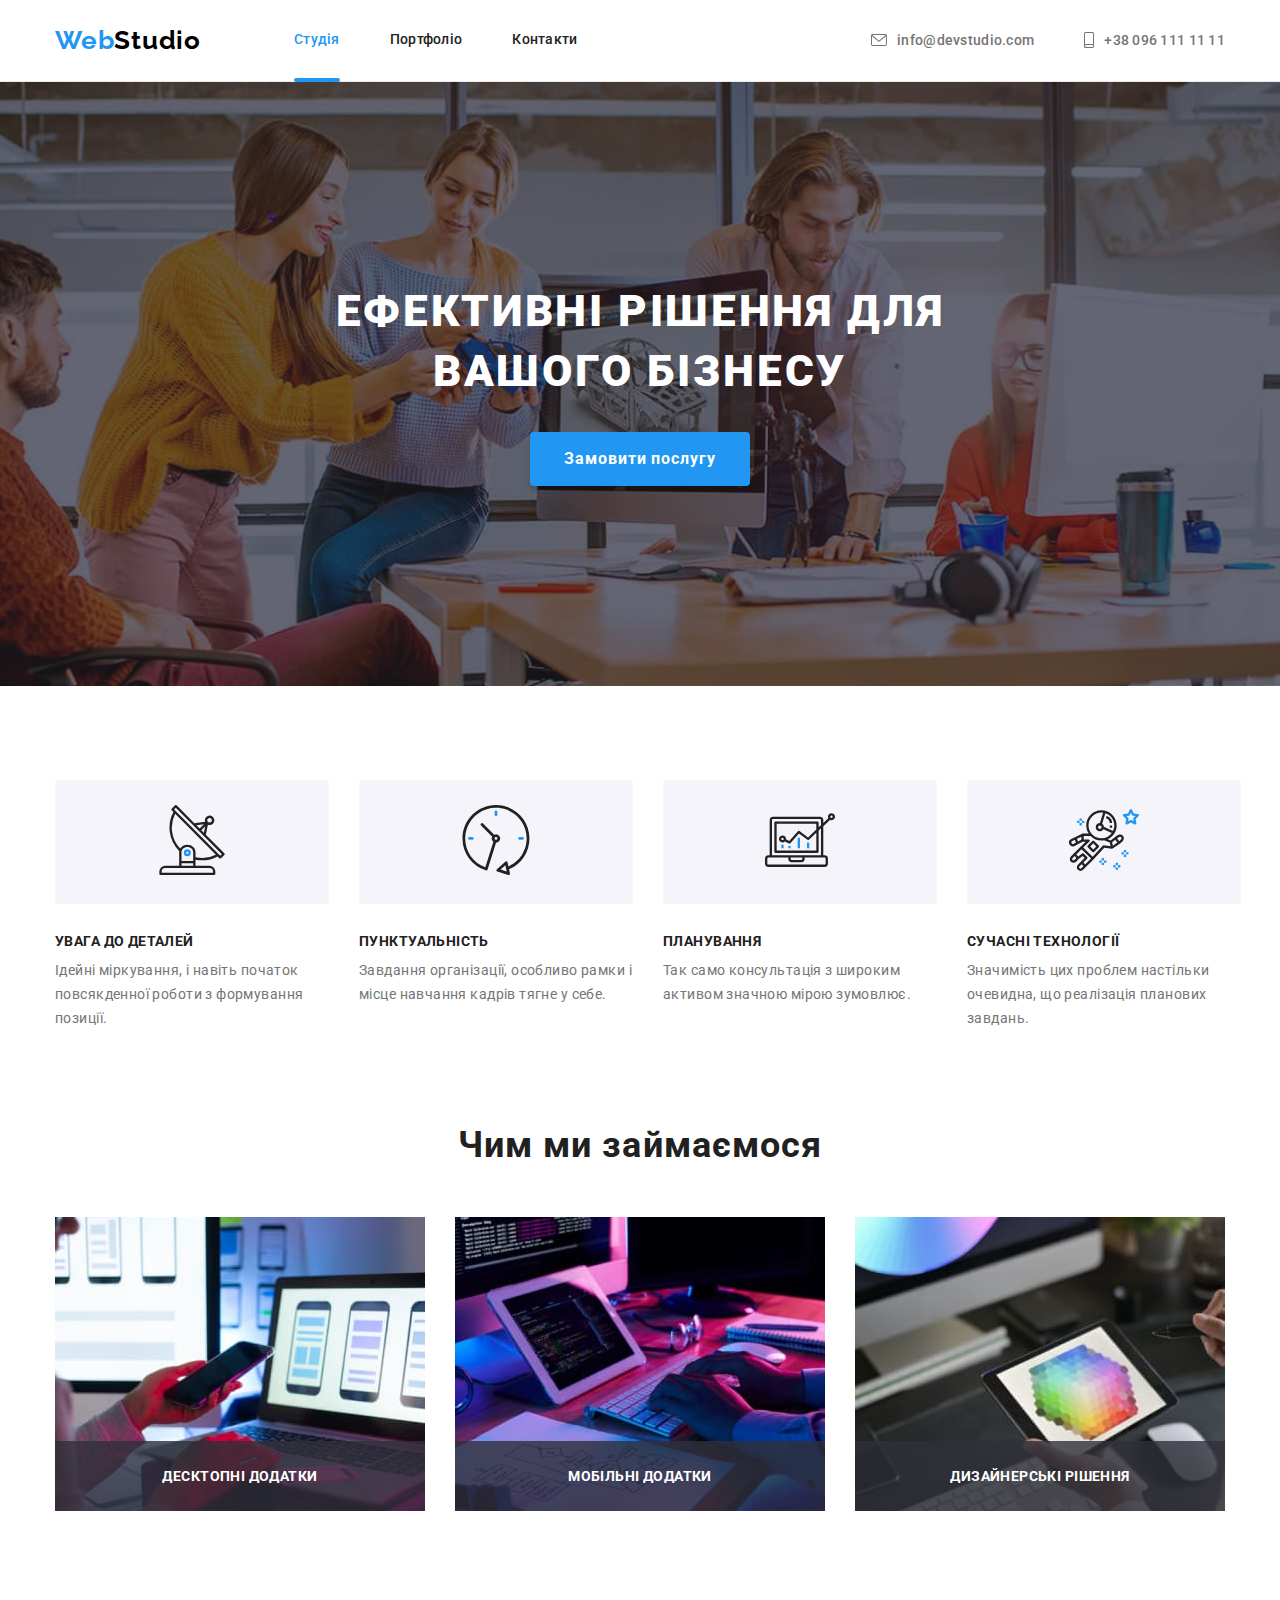
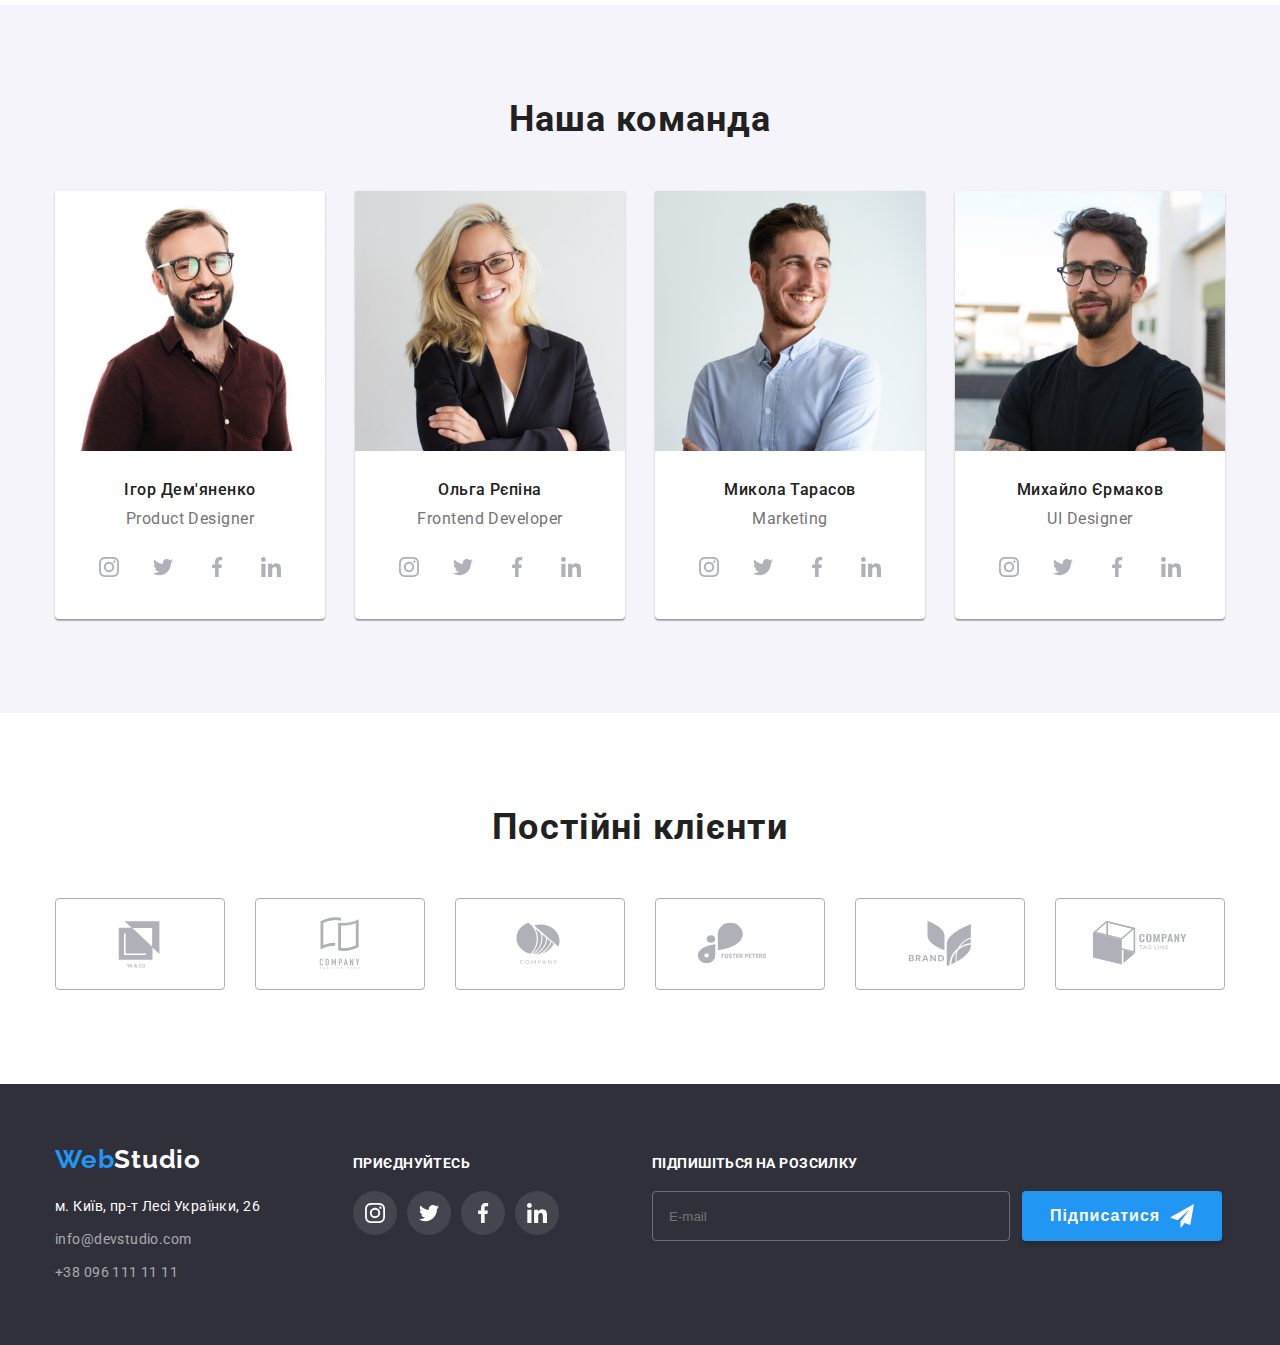
==== index.html @ e5f8ce8e "hw-07" ====
<!DOCTYPE html>
<html lang="uk">
	<head>
		<meta charset="UTF-8" />
		<meta http-equiv="X-UA-Compatible" content="IE=edge" />
		<meta name="viewport" content="width=device-width, initial-scale=1.0" />
		<link rel="preconnect" href="https://fonts.googleapis.com" />
		<link rel="preconnect" href="https://fonts.gstatic.com" crossorigin />
		<link
			href="https://fonts.googleapis.com/css2?family=Raleway:wght@700&family=Roboto:wght@400;500;700;900&display=swap"
			rel="stylesheet"
		/>
		<link
			rel="stylesheet"
			href="https://cdnjs.cloudflare.com/ajax/libs/modern-normalize/1.1.0/modern-normalize.min.css"
			integrity="sha512-wpPYUAdjBVSE4KJnH1VR1HeZfpl1ub8YT/NKx4PuQ5NmX2tKuGu6U/JRp5y+Y8XG2tV+wKQpNHVUX03MfMFn9Q=="
			crossorigin="anonymous"
			referrerpolicy="no-referrer"
		/>
		<link rel="stylesheet" href="./css/main.min.css" />
		<title>WebStudio</title>
	</head>
	<body>
		<main>
			<header class="header">
				<div class="container header__container">
					<nav class="header__navigation">
						<a href="./index.html" class="logo link header__item"
							>Web<span class="logo__item">Studio</span></a
						>
						<ul class="header__list list">
							<li class="header__item">
								<a
									href="./index.html"
									class="header__link link header__link--current"
									>Студія</a
								>
							</li>
							<li class="header__item">
								<a href="./portfolio.html" class="header__link link"
									>Портфоліо</a
								>
							</li>
							<li class="header__item">
								<a href="#" class="header__link link">Контакти</a>
							</li>
						</ul>
					</nav>
					<ul class="header__contacts list">
						<li class="header__item">
							<a
								href="mailto:info@devstudio.com"
								class="contact-mail contact-mail--header link"
							>
								<svg class="mail__icon" width="16px" height="12px">
									<use href="./images/icons.svg#icon-envelope"></use>
								</svg>
								info@devstudio.com</a
							>
						</li>
						<li class="header__item">
							<a
								href="tel:+380961111111"
								class="contact-tel contact-tel--header link"
							>
								<svg class="tel__icon" width="10px" height="16px">
									<use href="./images/icons.svg#icon-smartphone"></use>
								</svg>
								+38 096 111 11 11</a
							>
						</li>
					</ul>
				</div>
			</header>
			<section class="hero section">
				<div class="container hero__container">
					<h1 class="hero__title">Ефективні рішення для вашого бізнесу</h1>
					<button type="button" class="hero__btn" data-modal-open>
						Замовити послугу
					</button>
				</div>
			</section>
			<section class="advances section">
				<div class="container advances__container">
					<h2 class="visually-hidden">Наші переваги</h2>
					<ul class="advances__list list">
						<li class="advances__item">
							<div class="advances__icon-bg">
								<svg class="advances-icon" width="70px" height="70px">
									<use href="./images/icons.svg#icon-antenna-1"></use>
								</svg>
							</div>
							<h3 class="advances__title">УВАГА ДО ДЕТАЛЕЙ</h3>
							<p class="advances__paragraph">
								Ідейні міркування, і навіть початок повсякденної роботи з
								формування позиції.
							</p>
						</li>
						<li class="advances__item">
							<div class="advances__icon-bg">
								<svg class="advances__icon" width="70px" height="70px">
									<use href="./images/icons.svg#icon-clock-1"></use>
								</svg>
							</div>
							<h3 class="advances__title">ПУНКТУАЛЬНІСТЬ</h3>
							<p class="advances__paragraph">
								Завдання організації, особливо рамки і місце навчання кадрів
								тягне у себе.
							</p>
						</li>
						<li class="advances__item">
							<div class="advances__icon-bg">
								<svg class="advances__icon" width="70px" height="70px">
									<use href="./images/icons.svg#icon-diagram-1"></use>
								</svg>
							</div>
							<h3 class="advances__title">ПЛАНУВАННЯ</h3>
							<p class="advances__paragraph">
								Так само консультація з широким активом значною мірою зумовлює.
							</p>
						</li>
						<li class="advances__item">
							<div class="advances__icon-bg">
								<svg class="advances__icon" width="70px" height="70px">
									<use href="./images/icons.svg#icon-astronaut-1"></use>
								</svg>
							</div>
							<h3 class="advances__title">СУЧАСНІ ТЕХНОЛОГІЇ</h3>
							<p class="advances__paragraph">
								Значимість цих проблем настільки очевидна, що реалізація
								планових завдань.
							</p>
						</li>
					</ul>
				</div>
			</section>
			<section class="specification section">
				<div class="container specification__container">
					<h2 class="title">Чим ми займаємося</h2>

					<ul class="specification__list list">
						<li class="specification__item">
							<div class="specification__thumb">
								<p class="thumb-text">Десктопні додатки</p>
							</div>
							<img
								src="./images/img2.jpg"
								alt="Людина працює з ноутбуком"
								width="370"
							/>
						</li>
						<li class="specification__item">
							<div class="specification__thumb">
								<p class="thumb-text">Мобільні додатки</p>
							</div>
							<img
								src="./images/img1.jpg"
								alt="Людина друкує на клавіатурі"
								width="370"
							/>
						</li>
						<li class="specification__item">
							<div class="specification__thumb">
								<p class="thumb__text">Дизайнерські рішення</p>
							</div>
							<img
								src="./images/img3.jpg"
								alt="Людина підбирає колір"
								width="370"
							/>
						</li>
					</ul>
				</div>
			</section>
			<section class="team section">
				<div class="container container__team">
					<h2 class="title">Наша команда</h2>
					<ul class="team__list list">
						<li class="team__item">
							<img
								src="./images/img4.jpg"
								alt="Усміхнений хлопець в окулярах"
								width="270"
								class="team-avatar"
							/>
							<div class="team__content">
								<h3 class="team__member">Ігор Дем'яненко</h3>
								<p class="team__text">Product Designer</p>
								<ul class="team__soc soc list">
									<li class="soc__item">
										<a href="#" class="soc__link link">
											<svg class="soc__icon" width="20" height="20">
												<use href="./images/icons.svg#icon-instagram"></use>
											</svg>
										</a>
									</li>
									<li class="soc__item">
										<a href="#" class="soc__link link">
											<svg class="soc__icon" width="20" height="20">
												<use href="./images/icons.svg#icon-twitter"></use>
											</svg>
										</a>
									</li>
									<li class="soc__item">
										<a href="#" class="soc__link link">
											<svg class="soc__icon" width="20" height="20">
												<use href="./images/icons.svg#icon-facebook"></use>
											</svg>
										</a>
									</li>
									<li class="soc__item">
										<a href="#" class="soc__link link">
											<svg class="soc__icon" width="20" height="20">
												<use href="./images/icons.svg#icon-linkedin"></use>
											</svg>
										</a>
									</li>
								</ul>
							</div>
						</li>
						<li class="team__item">
							<img
								src="./images/img5.jpg"
								alt="Усміхнена дівчина в окулярах"
								width="270"
								class="team-avatar"
							/>
							<div class="team__content">
								<h3 class="team__member">Ольга Рєпіна</h3>
								<p class="team__text">Frontend Developer</p>
								<ul class="team__soc soc list">
									<li class="soc__item">
										<a href="#" class="soc__link link">
											<svg class="soc__icon" width="20" height="20">
												<use href="./images/icons.svg#icon-instagram"></use>
											</svg>
										</a>
									</li>
									<li class="soc__item">
										<a href="#" class="soc__link link">
											<svg class="soc__icon" width="20" height="20">
												<use href="./images/icons.svg#icon-twitter"></use>
											</svg>
										</a>
									</li>
									<li class="soc__item">
										<a href="#" class="soc__link link">
											<svg class="soc__icon" width="20" height="20">
												<use href="./images/icons.svg#icon-facebook"></use>
											</svg>
										</a>
									</li>
									<li class="soc__item">
										<a href="#" class="soc__link link">
											<svg class="soc__icon" width="20" height="20">
												<use href="./images/icons.svg#icon-linkedin"></use>
											</svg>
										</a>
									</li>
								</ul>
							</div>
						</li>
						<li class="team__item">
							<img
								src="./images/img6.jpg"
								alt="Усміхнений хлопець без окулярів"
								width="270"
								class="team-avatar"
							/>
							<div class="team__content">
								<h3 class="team__member">Микола Тарасов</h3>
								<p class="team__text">Marketing</p>
								<ul class="team__soc soc list">
									<li class="soc__item">
										<a href="#" class="soc__link link">
											<svg class="soc__icon" width="20" height="20">
												<use href="./images/icons.svg#icon-instagram"></use>
											</svg>
										</a>
									</li>
									<li class="soc__item">
										<a href="#" class="soc__link link">
											<svg class="soc__icon" width="20" height="20">
												<use href="./images/icons.svg#icon-twitter"></use>
											</svg>
										</a>
									</li>
									<li class="soc__item">
										<a href="#" class="soc__link link">
											<svg class="soc__icon" width="20" height="20">
												<use href="./images/icons.svg#icon-facebook"></use>
											</svg>
										</a>
									</li>
									<li class="soc__item">
										<a href="#" class="soc__link link">
											<svg class="soc__icon" width="20" height="20">
												<use href="./images/icons.svg#icon-linkedin"></use>
											</svg>
										</a>
									</li>
								</ul>
							</div>
						</li>
						<li class="team__item">
							<img
								src="./images/img7.jpg"
								alt="Знов усміхнений хлопець в окулярах"
								width="270"
								class="team-avatar"
							/>
							<div class="team__content">
								<h3 class="team__member">Михайло Єрмаков</h3>
								<p class="team__text">UI Designer</p>
								<ul class="team__soc soc list">
									<li class="soc__item">
										<a href="#" class="soc__link link">
											<svg class="soc__icon" width="20" height="20">
												<use href="./images/icons.svg#icon-instagram"></use>
											</svg>
										</a>
									</li>
									<li class="soc__item">
										<a href="#" class="soc__link link">
											<svg class="soc__icon" width="20" height="20">
												<use href="./images/icons.svg#icon-twitter"></use>
											</svg>
										</a>
									</li>
									<li class="soc__item">
										<a href="#" class="soc__link link">
											<svg class="soc__icon" width="20" height="20">
												<use href="./images/icons.svg#icon-facebook"></use>
											</svg>
										</a>
									</li>
									<li class="soc__item">
										<a href="#" class="soc__link link">
											<svg class="soc__icon" width="20" height="20">
												<use href="./images/icons.svg#icon-linkedin"></use>
											</svg>
										</a>
									</li>
								</ul>
							</div>
						</li>
					</ul>
				</div>
			</section>
			<section class="clients section">
				<div class="container clients__container">
					<h2 class="title">Постійні клієнти</h2>
					<ul class="clients__list">
						<li class="clients__item">
							<a href="#" class="clients__link link"
								><svg class="clients__icon" width="106px" height="60px">
									<use href="./images/icons.svg#icon-Logo0"></use>
								</svg>
							</a>
						</li>
						<li class="clients__item">
							<a href="#" class="clients__link link"
								><svg class="clients__icon" width="106px" height="60px">
									<use href="./images/icons.svg#icon-Logo1"></use>
								</svg>
							</a>
						</li>
						<li class="clients__item">
							<a href="#" class="clients__link link">
								<svg class="clients__icon" width="106px" height="60px">
									<use href="./images/icons.svg#icon-Logo2"></use>
								</svg>
							</a>
						</li>
						<li class="clients__item">
							<a href="#" class="clients__link link">
								<svg class="clients__icon" width="106px" height="60px">
									<use href="./images/icons.svg#icon-Logo3"></use>
								</svg>
							</a>
						</li>
						<li class="clients__item">
							<a href="#" class="clients__link link"
								><svg class="clients__icon" width="106px" height="60px">
									<use href="./images/icons.svg#icon-Logo4"></use>
								</svg>
							</a>
						</li>
						<li class="clients__item">
							<a href="#" class="clients__link link">
								<svg class="clients__icon" width="106px" height="60px">
									<use href="./images/icons.svg#icon-Logo5"></use>
								</svg>
							</a>
						</li>
					</ul>
				</div>
			</section>
			<footer class="footer">
				<div class="container footer__container">
					<div class="address__content">
						<a href="./index.html" class="logo link"
							>Web<span class="logo__item--inverse">Studio</span></a
						>
						<address class="address">
							<ul class="footer__list list">
								<li class="footer__item">
									<a
										href="https://goo.gl/maps/CPtrU1FHBa2aNyZL9"
										target="_blank"
										rel="noopener noreferrer nofollow"
										class="footer__address link"
										>м. Київ, пр-т Лесі Українки, 26</a
									>
								</li>
								<li class="footer__item">
									<a
										href="mailto:info@devstudio.com"
										class="contact-mail contact-mail--footer link"
										>info@devstudio.com</a
									>
								</li>
								<li class="footer__item">
									<a
										href="tel:+380961111111"
										class="contact-tel contact-tel--footer link"
										>+38 096 111 11 11</a
									>
								</li>
							</ul>
						</address>
					</div>
					<div class="footer__soc-block">
						<h3 class="soc__title">Приєднуйтесь</h3>
						<ul class="footer__soc soc list">
							<li class="soc__item">
								<a href="" class="soc__link link">
									<svg class="soc__icon" width="20px" height="20px">
										<use href="./images/icons.svg#icon-instagram"></use>
									</svg>
								</a>
							</li>
							<li class="soc__item">
								<a href="" class="soc__link link">
									<svg class="soc__icon" width="20px" height="20px">
										<use href="./images/icons.svg#icon-twitter"></use>
									</svg>
								</a>
							</li>
							<li class="soc__item">
								<a href="" class="soc__link link">
									<svg class="soc__icon" width="20px" height="20px">
										<use href="./images/icons.svg#icon-facebook"></use>
									</svg>
								</a>
							</li>
							<li class="soc__item">
								<a href="" class="soc__link link">
									<svg class="soc__icon" width="20px" height="20px">
										<use href="./images/icons.svg#icon-linkedin"></use>
									</svg>
								</a>
							</li>
						</ul>
					</div>
					<div class="footer__forms">
						<h3 class="forms__title">Підпишіться на розсилку</h3>
						<form action="#" class="footer__form">
							<input
								name="mail"
								type="email"
								placeholder="E-mail"
								class="form__email-input"
							/>
							<button type="button" class="form__subscribe-btn">
								Підписатися
								<svg class="subscribe-btn__icon-send">
									<use href="./images/icons.svg#icon-send"></use>
								</svg>
							</button>
						</form>
					</div>
				</div>
			</footer>
			<div class="backdrop is-hidden" data-modal>
				<div class="modal">
					<button class="modal__close-btn" data-modal-close>
						<svg class="close-btn__close-icon">
							<use href="./images/icons.svg#icon-close"></use>
						</svg>
					</button>
					<h3 class="modal__title">Залиште свої дані, ми вам передзвонимо</h3>
					<form action="#" class="modal__forms">
						<div class="form__field">
							<label for="modal-name" class="form__label"> Ім'я </label>
							<input
								name="name"
								type="text"
								class="modal__form"
								id="modal-name"
							/>
							<svg class="form__icon">
								<use href="./images/icons.svg#icon-person"></use>
							</svg>
						</div>
						<div class="form__field">
							<label for="modal-tel" class="form__label"> Телефон </label>
							<input name="tel" type="tel" class="modal__form" id="modal-tel" />
							<svg class="form__icon">
								<use href="./images/icons.svg#icon-phone"></use>
							</svg>
						</div>
						<div class="form__field">
							<label for="modal-mail" class="form__label"> Пошта </label>
							<input
								name="email"
								type="email"
								class="modal__form"
								id="modal-mail"
							/>
							<svg class="form__icon">
								<use href="./images/icons.svg#icon-email"></use>
							</svg>
						</div>
						<div class="form__field-comment">
							<label for="modal-comment" class="form__label"> Коментар </label>
							<textarea
								name="comment"
								id="modal-comment"
								cols="30"
								rows="10"
								placeholder="Введіть текст"
								class="modal__comment modal__form"
							></textarea>
						</div>
						<div class="form__field-checkbox">
							<label class="checkbox__label">
								<input
									name="license-checkbox"
									type="checkbox"
									id="modal-checkbox"
									class="modal__checkbox"
								/>
								<span class="custom-checkbox"></span>
								Погоджуюся з розсилкою та приймаю&nbsp;
								<a href="#" class="license-link">Умови договору</a>
							</label>
						</div>
						<button type="submit" class="modal__submit-btn">Відправити</button>
					</form>
				</div>
			</div>
		</main>
		<script src="./scripts/modal.js"></script>
	</body>
</html>
---- css/main.min.css ----
:root{--primary-text-color: #757575;--secondary-text-color: #212121;--white-color: #ffffff;--black-color: #000000;--background-team-color: #f5f4fa;--background-hero-footer: #2f303a;--accent-color: #2196f3;--button-active-color: #188ce8;--footer-mail-tel-color: rgba(255, 255, 255, 0.6);--count-cards: 3}.visually-hidden{position:absolute;white-space:nowrap;width:1px;height:1px;overflow:hidden;border:0;padding:0;clip:rect(0 0 0 0);-webkit-clip-path:inset(50%);clip-path:inset(50%);margin:-1px}p,h1,h2,h3,h4,h5{margin:0}ul,ol{margin:0;padding-left:0}button{cursor:pointer}body{font-family:"Roboto",sans-serif;color:var(--secondary-text-color);background-color:var(--white-color)}img{display:block;max-width:100%;height:auto}*{margin:0;padding:0;list-style:none;box-sizing:border-box}.list{list-style:none}.link{text-decoration:none;transition:color 250ms cubic-bezier(0.4, 0, 0.2, 1)}.link:hover,.link:focus{color:var(--accent-color)}.section{padding:94px 0px}.container{width:1200px;margin-left:auto;margin-right:auto;padding:0px 15px}.logo{font-family:"Raleway",sans-serif;font-style:normal;font-weight:700;font-size:26px;line-height:1.19;letter-spacing:.03em;color:var(--accent-color);padding:25px 0px}.logo__item{color:var(--black-color)}.logo__item--inverse{color:var(--white-color)}.title{font-weight:700;font-size:36px;line-height:1.16;text-align:center;letter-spacing:.03em;color:var(--secondary-text-color);margin-bottom:50px}.contact-mail,.contact-tel{font-weight:400}.contact-mail:hover,.contact-mail:focus,.contact-tel:hover,.contact-tel:focus{color:var(--accent-color)}.contact-mail--header,.contact-tel--header{font-weight:500;font-size:14px;line-height:16px;letter-spacing:.02em;color:var(--primary-text-color);padding:32px 0px;display:flex;align-items:center}.contact-mail--header .mail__icon,.contact-tel--header .mail__icon{fill:currentColor;margin-right:10px}.contact-mail--header .tel__icon,.contact-tel--header .tel__icon{fill:currentColor;margin-right:10px}.contact-mail--footer,.contact-tel--footer{font-weight:400;font-size:14px;line-height:1.71;letter-spacing:.03em;color:var(--footer-mail-tel-color)}.soc{display:flex;justify-content:center;gap:10px}.soc .soc__item{width:44px;height:44px}.soc .soc__link{width:100%;height:100%;border-radius:50%;display:flex;align-items:center;justify-content:center}.soc .soc__link:hover,.soc .soc__link:focus{background-color:var(--accent-color)}.team__soc{display:flex;justify-content:center;gap:10px}.team__soc .soc__link{transition:background-color 250ms cubic-bezier(0.4, 0, 0.2, 1)}.team__soc .soc__link:hover .soc__icon,.team__soc .soc__link:focus .soc__icon{fill:#fff}.team__soc .soc__icon{fill:#afb1b8;transition:fill 250ms cubic-bezier(0.4, 0, 0.2, 1)}.soc__title{font-weight:700;font-size:14px;line-height:16px;letter-spacing:.03em;text-transform:uppercase;color:#fff;margin-bottom:20px}.footer__soc .soc__list{display:flex;justify-content:center;gap:10px}.footer__soc .soc__link{background-color:rgba(255,255,255,.1);transition:background-color 250ms cubic-bezier(0.4, 0, 0.2, 1)}.footer__soc .soc__icon{fill:#fff}.header{background-color:var(--white-color);border-bottom:1px solid #ececec}.header__container{display:flex;justify-content:space-between}.header__navigation{display:flex;align-items:center}.header__list{display:flex;gap:50px;align-items:center;margin-left:93px}.header__item{display:flex}.header__contacts{display:flex;gap:50px;align-items:center}.header__link{font-weight:500;font-size:14px;line-height:1.14;letter-spacing:.02em;color:var(--secondary-text-color);padding:32px 0px}.header__link--current{position:relative;color:var(--accent-color)}.header__link--current::after{position:absolute;display:block;content:"";width:100%;height:4px;bottom:-2px;background-color:var(--accent-color);border-radius:2px}.hero{background-color:#c4c4c4;color:var(--white-color);background-image:linear-gradient(rgba(47, 48, 58, 0.4), rgba(47, 48, 58, 0.4)),url(../images/background.jpg);background-repeat:no-repeat;background-position:center;background-size:cover;font-weight:900;font-size:44px;line-height:1.36;text-align:center;letter-spacing:.06em;text-transform:uppercase;padding:200px 0px;max-width:1600px;margin-left:auto;margin-right:auto}.hero__container{width:696px;margin-right:auto;margin-left:auto}.hero__title{font-weight:900;font-size:44px;line-height:1.36;text-align:center;letter-spacing:.06em;text-transform:uppercase;color:var(--white-color);text-align:center}.hero__btn{background-color:var(--accent-color);box-shadow:0px 4px 4px rgba(0,0,0,.15);border-radius:4px;border-color:rgba(0,0,0,0);cursor:pointer;padding:10px 32px;font-family:"Roboto";font-style:normal;font-weight:700;font-size:16px;line-height:1.87;text-align:center;letter-spacing:.06em;color:var(--white-color);margin-top:30px;transition:background-color 250ms cubic-bezier(0.4, 0, 0.2, 1),box-shadow 250ms cubic-bezier(0.4, 0, 0.2, 1)}.hero__btn:hover,.hero__btn:focus{background-color:var(--button-active-color);box-shadow:0px 4px 4px rgba(0,0,0,.15)}.advances__list{display:flex;justify-content:center;justify-content:space-around;margin-left:-30px}.advances__item{margin-left:30px;flex-basis:25%}.advances__title{font-weight:700;font-size:14px;line-height:1.14;letter-spacing:.03em;text-transform:uppercase;color:var(--secondary-text-color);margin-bottom:10px}.advances__paragraph{font-size:14px;line-height:1.71;letter-spacing:.03em;color:var(--primary-text-color)}.advances__icon-bg{background-color:var(--background-team-color);padding:25px 102px;margin-bottom:30px;border-radius:4px}.specification{padding-top:0}.specification__list{display:flex;justify-content:center;gap:30px}.specification__thumb{position:absolute;left:0;bottom:0;width:100%;height:70px;background-color:rgba(47,48,58,.8);display:flex;justify-content:center;align-items:center}.specification__thumb{font-weight:700;font-size:14px;line-height:16px;text-align:center;letter-spacing:.03em;text-transform:uppercase;color:#fff}.specification__item{position:relative}.team{background:var(--background-team-color)}.team__list{display:flex;gap:30px}.team__item{background:var(--white-color);box-shadow:0px 1px 3px rgba(0,0,0,.12),0px 1px 1px rgba(0,0,0,.14),0px 2px 1px rgba(0,0,0,.2);border-radius:0px 0px 4px 4px}.team__content{padding:30px 0px}.team__member{font-weight:500;font-size:16px;line-height:1.18;text-align:center;letter-spacing:.03em;color:var(--secondary-text-color);margin-bottom:10px}.team__text{font-weight:400;font-size:16px;line-height:1.18;text-align:center;letter-spacing:.03em;color:var(--primary-text-color);margin-bottom:16px}.clients__list{display:flex;justify-content:center;gap:30px}.clients__link{width:170px;height:92px;border:1px solid #afb1b8;border-radius:4px;display:flex;align-items:center;justify-content:center;transition:border-color 250ms cubic-bezier(0.4, 0, 0.2, 1)}.clients__link:hover,.clients__link:focus{border-color:var(--accent-color)}.clients__link:hover .clients__icon,.clients__link:focus .clients__icon{fill:var(--accent-color)}.clients__icon{fill:#afb1b8;transition:fill 250ms cubic-bezier(0.4, 0, 0.2, 1)}.filters-list{display:flex;justify-content:center;gap:8px;margin-bottom:50px}.filter-button{font-family:"Roboto";font-style:normal;background-color:var(--background-team-color);border-radius:4px;border-color:rgba(0,0,0,0);cursor:pointer;font-weight:500;font-size:16px;line-height:1.62;text-align:center;letter-spacing:.03em;padding:6px 22px;transition:background-color 250ms cubic-bezier(0.4, 0, 0.2, 1),box-shadow 250ms cubic-bezier(0.4, 0, 0.2, 1),color 250ms cubic-bezier(0.4, 0, 0.2, 1)}.filter-button:hover,.filter-button:focus{background-color:var(--accent-color);color:var(--white-color);box-shadow:0px 3px 1px rgba(0,0,0,.1),0px 1px 2px rgba(0,0,0,.08),0px 2px 2px rgba(0,0,0,.12);border-radius:4px;font-weight:500;font-size:16px;line-height:1.62;text-align:center;letter-spacing:.03em}.portfolio-list{display:flex;flex-wrap:wrap;margin-left:-30px;margin-top:-30px}.portfolio-link{background:var(--white-color);flex-basis:calc(33.3333333333% - 30px);margin-left:30px;margin-top:30px;text-decoration:none;display:block;transition:box-shadow 250ms cubic-bezier(0.4, 0, 0.2, 1)}.portfolio-link:hover,.portfolio-link:focus{box-shadow:0px 1px 1px rgba(0,0,0,.12),0px 4px 4px rgba(0,0,0,.06),1px 4px 6px rgba(0,0,0,.16)}.portfolio-link:hover .portfolio-thumb-content,.portfolio-link:focus .portfolio-thumb-content{transform:translateY(0px)}.portfolio-thumb{overflow:hidden;position:relative}.portfolio-thumb-content{position:absolute;content:"";padding:64px 24px;width:100%;background-color:rgba(33,150,243,.9);font-weight:400;font-size:18px;line-height:28px;letter-spacing:.03em;color:#fff;transform:translateY(300px);transition:transform 250ms cubic-bezier(0.4, 0, 0.2, 1)}.portfolio-title{font-weight:700;font-size:18px;line-height:2;letter-spacing:.06em;color:var(--secondary-text-color);margin-bottom:4px}.portfolio-paragraph{font-weight:400;font-size:16px;line-height:1.87;letter-spacing:.03em;color:var(--primary-text-color)}.portfolio-card-content{padding:24px;border-left:1px solid #eee;border-right:1px solid #eee;border-bottom:1px solid #eee}.footer{background-color:var(--background-hero-footer);padding:60px 0px}.footer__container{display:flex;gap:93px;align-items:baseline}.address{font-style:normal;margin-top:20px}.footer__address{font-size:14px;line-height:1.71;letter-spacing:.03em;color:var(--white-color)}.footer__item:not(:first-child){margin-top:9px}.forms__title{font-weight:700;font-size:14px;line-height:16px;letter-spacing:.03em;text-transform:uppercase;color:#fff;margin-bottom:20px}.footer__form{display:flex;gap:12px}.form__email-input{width:358px;padding:15px 16px;border:1px solid rgba(255,255,255,.3);border-radius:4px;background-color:rgba(0,0,0,0);color:rgba(255,255,255,.6);transition:border-color 250ms cubic-bezier(0.4, 0, 0.2, 1)}.form__email-input:focus{border-color:var(--accent-color);outline:none}.form__subscribe-btn{width:200px;height:50px;background:var(--accent-color);box-shadow:0px 4px 4px rgba(0,0,0,.15);border-color:rgba(0,0,0,0);border-radius:4px;font-weight:700;font-size:16px;line-height:30px;text-align:center;letter-spacing:.06em;color:#fff;display:flex;justify-content:center;align-items:center;gap:10px;transition:background-color 250ms cubic-bezier(0.4, 0, 0.2, 1)}.form__subscribe-btn:hover,.form__subscribe-btn:focus{background-color:var(--button-active-color)}.subscribe-btn__icon-send{width:24px;height:24px;fill:#fff}.backdrop{position:fixed;top:0;left:0;width:100%;height:100%;background-color:rgba(0,0,0,.2);transition:opacity 250ms cubic-bezier(0.4, 0, 0.2, 1),visibility 250ms cubic-bezier(0.4, 0, 0.2, 1);opacity:1;visibility:visible}.backdrop.is-hidden{opacity:0;pointer-events:none;visibility:hidden}.backdrop.is-hidden .modal{transform:translate(-50%, -50%) scale(0.5)}.modal{position:absolute;top:50%;left:50%;width:528px;min-height:581px;padding:40px 40px;border-radius:4px;background-color:#fff;box-shadow:0px 1px 3px rgba(0,0,0,.12),0px 1px 1px rgba(0,0,0,.14),0px 2px 1px rgba(0,0,0,.2);transition:transform 250ms cubic-bezier(0.4, 0, 0.2, 1);transform:translate(-50%, -50%) scale(1)}.modal__close-btn{position:absolute;top:8px;right:8px;width:30px;height:30px;border-radius:50%;background:#fff;border:1px solid rgba(0,0,0,.1)}.close-btn__close-icon{position:absolute;top:50%;left:50%;transform:translate(-50%, -50%);width:11px;height:11px;transition:fill 250ms cubic-bezier(0.4, 0, 0.2, 1)}.close-btn__close-icon:hover .modal-close-icon,.close-btn__close-icon:focus .modal-close-icon{fill:var(--accent-color)}.modal__title{font-weight:700;font-size:20px;line-height:23px;text-align:center;letter-spacing:.03em;color:#212121;margin-bottom:12px}.form__field{position:relative;margin-bottom:10px;height:58px}.form__field-comment{height:138px}.form__field-checkbox{display:flex;justify-content:center;align-items:center;margin-top:20px}.form__label{font-weight:400;font-size:12px;line-height:14px;letter-spacing:.01em;color:#757575}.modal__form{border:1px solid rgba(33,33,33,.2);border-radius:4px;width:100%;height:40px;padding:14px 30px;padding-left:40px;font-weight:400;font-size:14px;line-height:14px;letter-spacing:.01em;margin-top:4px;transition:border-color 250ms cubic-bezier(0.4, 0, 0.2, 1)}.modal__form:focus{border-color:var(--accent-color);outline:none}.modal__form:focus+.form__icon{fill:var(--accent-color)}.form__icon{position:absolute;display:inline-block;width:18px;height:18px;top:34px;left:12px;fill:#212121;transition:fill 250ms cubic-bezier(0.4, 0, 0.2, 1);transition:border-color 250ms cubic-bezier(0.4, 0, 0.2, 1)}.modal__comment{resize:none;display:block;width:100%;height:120px;border:1px solid rgba(33,33,33,.2);border-radius:4px;padding:12px 16px;margin-bottom:0}.modal__comment::-moz-placeholder{font-weight:400;font-size:12px;line-height:14px;letter-spacing:.01em;color:rgba(117,117,117,.5)}.modal__comment:-ms-input-placeholder{font-weight:400;font-size:12px;line-height:14px;letter-spacing:.01em;color:rgba(117,117,117,.5)}.modal__comment::placeholder{font-weight:400;font-size:12px;line-height:14px;letter-spacing:.01em;color:rgba(117,117,117,.5)}.modal__checkbox{-webkit-appearance:none;-moz-appearance:none;appearance:none;position:absolute}.modal__checkbox:checked+.custom-checkbox{background-color:var(--accent-color);border-color:rgba(0,0,0,0);background-image:url(../images/mark.svg);background-size:contain;background-origin:border-box}.modal__checkbox:focus+.custom-checkbox{border-color:var(--accent-color)}.checkbox__label{display:flex;align-items:center;position:relative;font-weight:400;font-size:14px;line-height:24px;letter-spacing:.03em;color:#757575}.custom-checkbox{display:inline-block;width:16px;height:16px;border:2px solid #212121;border-radius:2px;background-color:#fff;margin-right:7px;transition:background-color 250ms cubic-bezier(0.4, 0, 0.2, 1)}.license-link{color:var(--accent-color)}.modal__submit-btn{background:var(--accent-color);box-shadow:0px 4px 4px rgba(0,0,0,.15);border-radius:4px;border-color:rgba(0,0,0,0);font-weight:700;font-size:16px;line-height:30px;text-align:center;letter-spacing:.06em;color:#fff;padding:10px 52px;width:200px;height:50px;margin-top:30px;display:block;margin-left:auto;margin-right:auto;transition:background-color 250ms cubic-bezier(0.4, 0, 0.2, 1)}.modal__submit-btn:hover,.modal__submit-btn:focus{background-color:#188ce8}/*# sourceMappingURL=main.min.css.map */
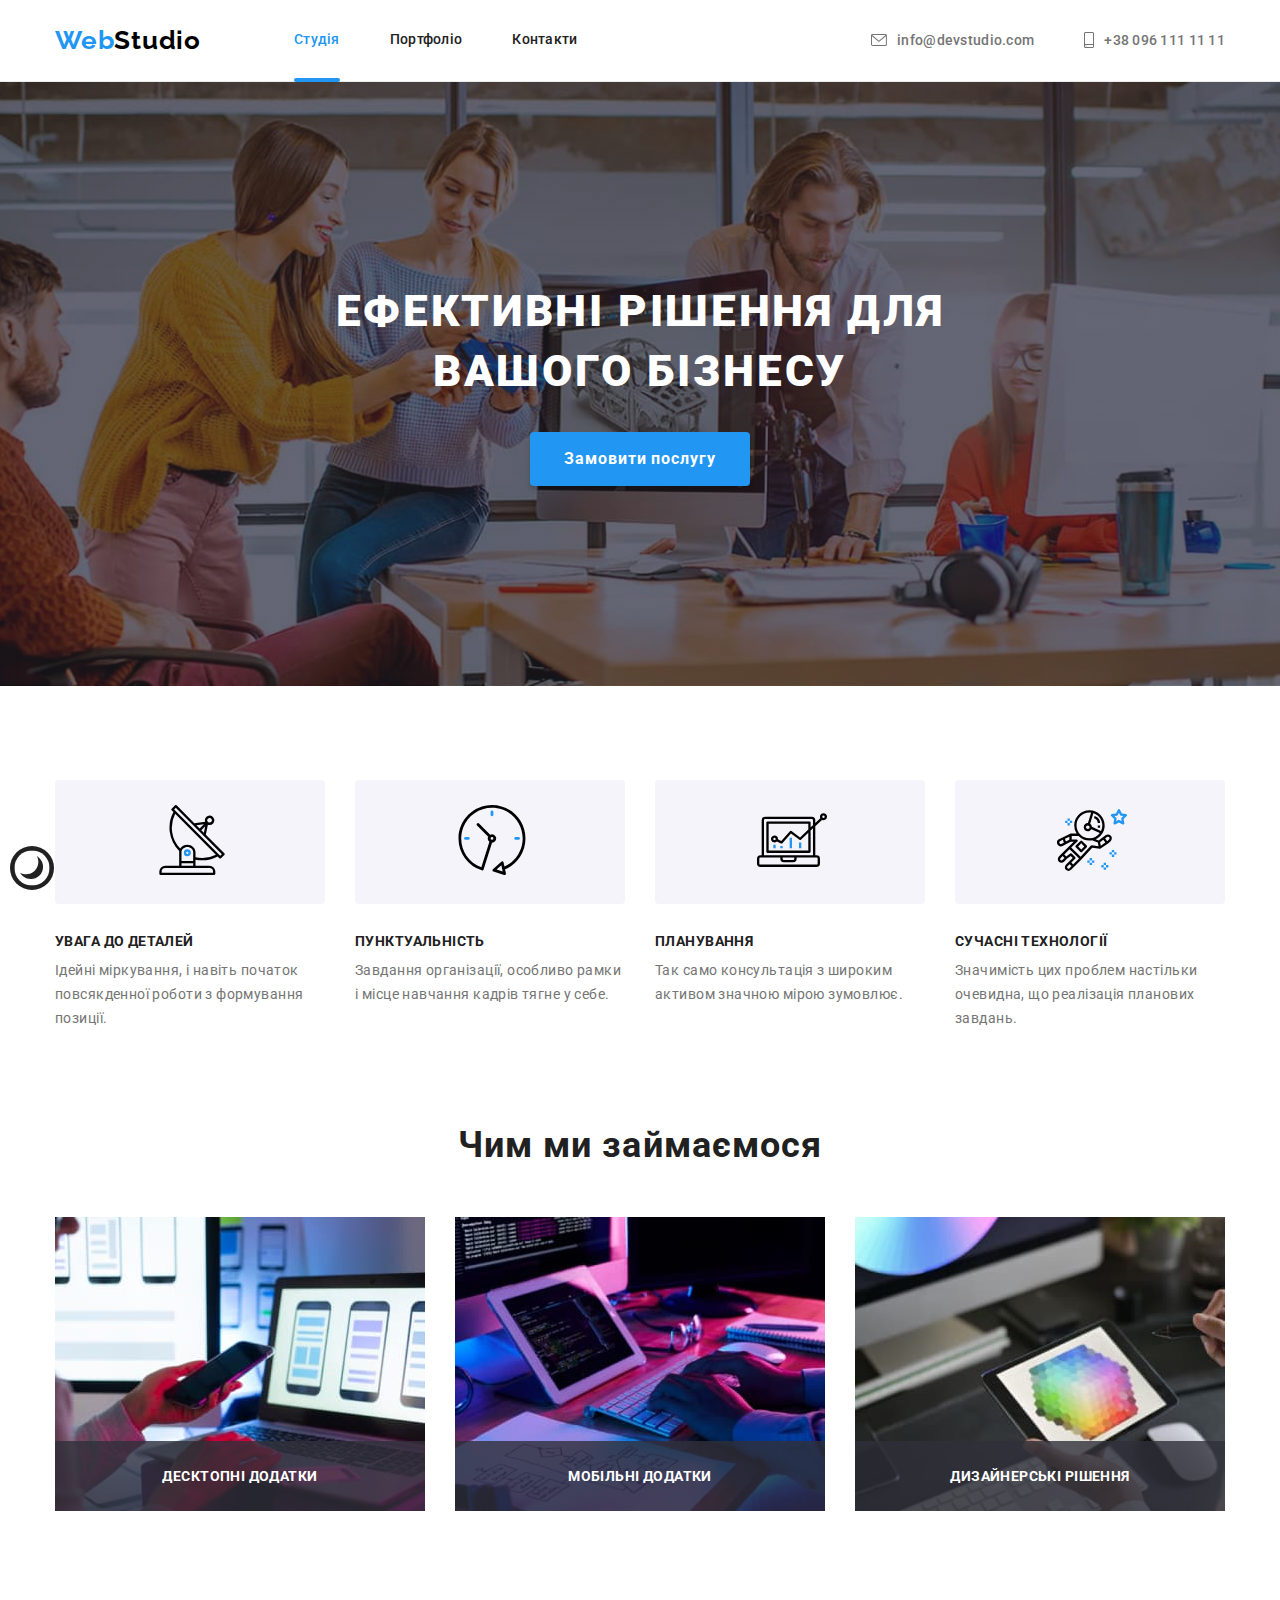
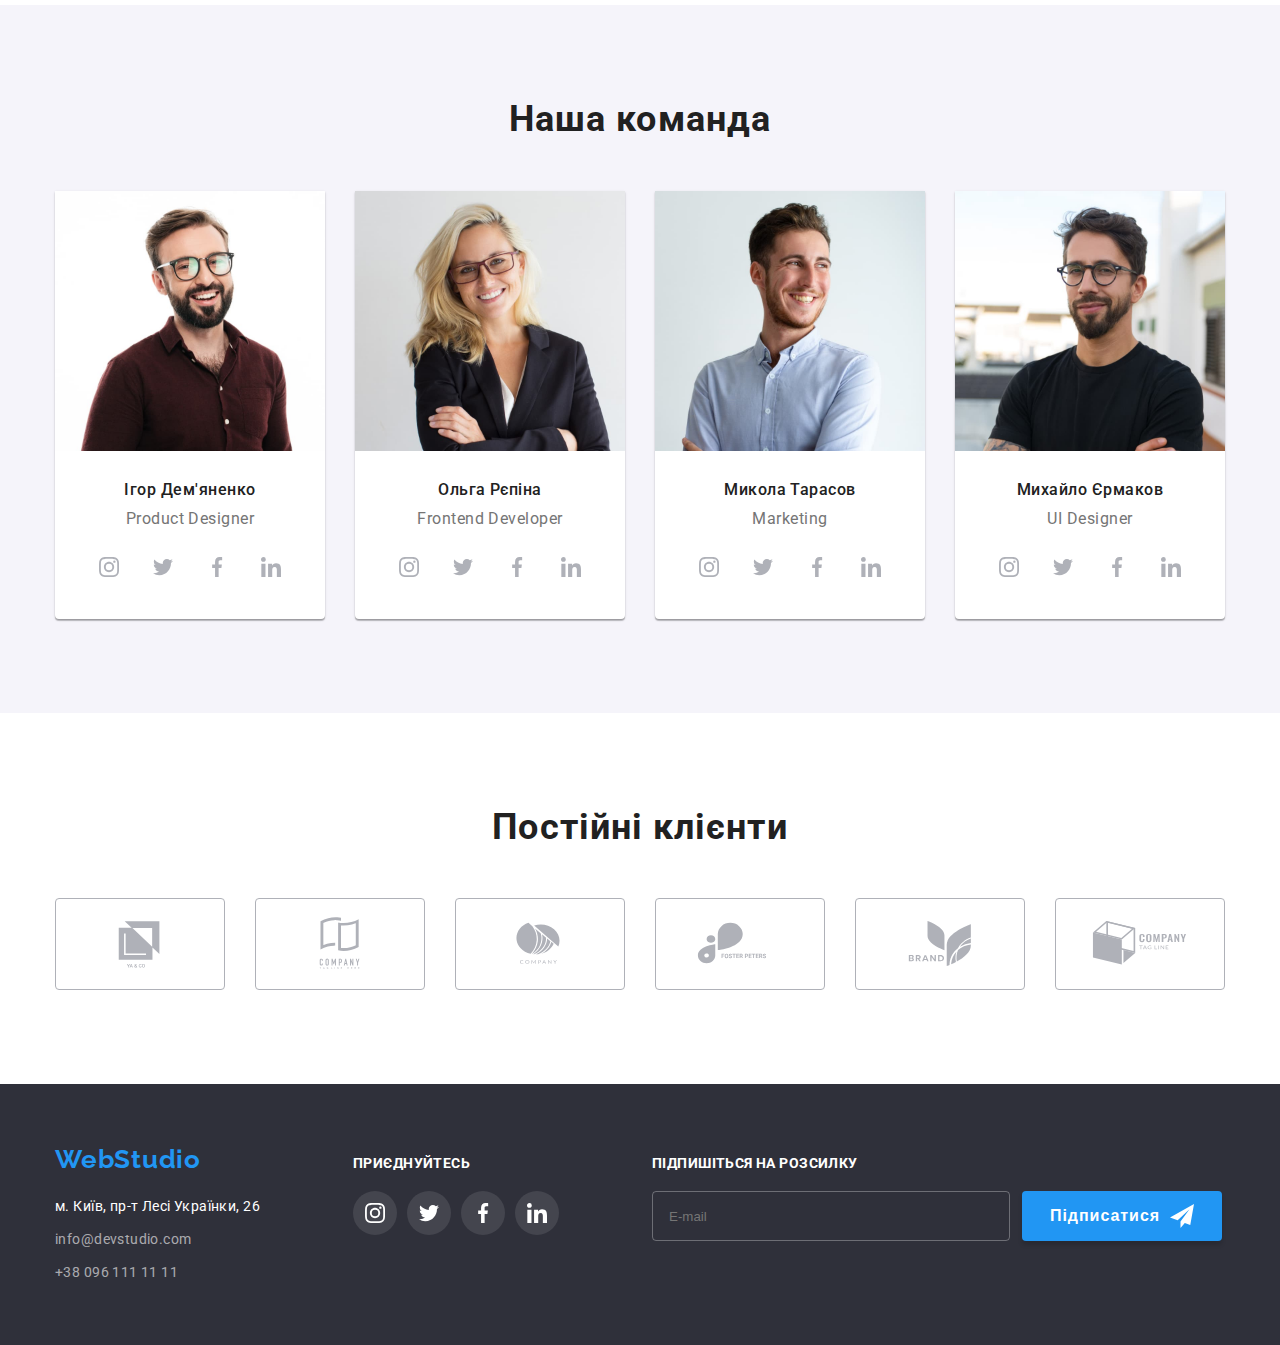
==== commit 526adcfd: "hw-07" ====
--- a/index.html
+++ b/index.html
@@ -18,14 +18,15 @@
 			referrerpolicy="no-referrer"
 		/>
 		<link rel="stylesheet" href="./css/main.min.css" />
+		<!-- <link rel="stylesheet" href="./css/darkVars.css"> -->
 		<title>WebStudio</title>
 	</head>
-	<body>
+	<body class="">
 		<main>
 			<header class="header">
 				<div class="container header__container">
 					<nav class="header__navigation">
-						<a href="./index.html" class="logo link header__item"
+						<a href="./index.html" class="logo link"
 							>Web<span class="logo__item">Studio</span></a
 						>
 						<ul class="header__list list">
@@ -181,7 +182,7 @@
 								src="./images/img4.jpg"
 								alt="Усміхнений хлопець в окулярах"
 								width="270"
-								class="team-avatar"
+								class="team__avatar"
 							/>
 							<div class="team__content">
 								<h3 class="team__member">Ігор Дем'яненко</h3>
@@ -223,7 +224,7 @@
 								src="./images/img5.jpg"
 								alt="Усміхнена дівчина в окулярах"
 								width="270"
-								class="team-avatar"
+								class="team__avatar"
 							/>
 							<div class="team__content">
 								<h3 class="team__member">Ольга Рєпіна</h3>
@@ -265,7 +266,7 @@
 								src="./images/img6.jpg"
 								alt="Усміхнений хлопець без окулярів"
 								width="270"
-								class="team-avatar"
+								class="team__avatar"
 							/>
 							<div class="team__content">
 								<h3 class="team__member">Микола Тарасов</h3>
@@ -307,7 +308,7 @@
 								src="./images/img7.jpg"
 								alt="Знов усміхнений хлопець в окулярах"
 								width="270"
-								class="team-avatar"
+								class="team__avatar"
 							/>
 							<div class="team__content">
 								<h3 class="team__member">Михайло Єрмаков</h3>
@@ -396,35 +397,36 @@
 					</ul>
 				</div>
 			</section>
+		</main>
 			<footer class="footer">
 				<div class="container footer__container">
 					<div class="address__content">
-						<a href="./index.html" class="logo link"
-							>Web<span class="logo__item--inverse">Studio</span></a
+						<a href="./index.html" class="logo logo--inverse link"
+						>Web<span class="logo__item--inverse">Studio</span></a
 						>
 						<address class="address">
 							<ul class="footer__list list">
 								<li class="footer__item">
 									<a
-										href="https://goo.gl/maps/CPtrU1FHBa2aNyZL9"
-										target="_blank"
-										rel="noopener noreferrer nofollow"
-										class="footer__address link"
-										>м. Київ, пр-т Лесі Українки, 26</a
+									href="https://goo.gl/maps/CPtrU1FHBa2aNyZL9"
+									target="_blank"
+									rel="noopener noreferrer nofollow"
+									class="footer__address link"
+									>м. Київ, пр-т Лесі Українки, 26</a
 									>
 								</li>
 								<li class="footer__item">
 									<a
-										href="mailto:info@devstudio.com"
-										class="contact-mail contact-mail--footer link"
-										>info@devstudio.com</a
+									href="mailto:info@devstudio.com"
+									class="contact-mail contact-mail--footer link"
+									>info@devstudio.com</a
 									>
 								</li>
 								<li class="footer__item">
 									<a
-										href="tel:+380961111111"
-										class="contact-tel contact-tel--footer link"
-										>+38 096 111 11 11</a
+									href="tel:+380961111111"
+									class="contact-tel contact-tel--footer link"
+									>+38 096 111 11 11</a
 									>
 								</li>
 							</ul>
@@ -467,10 +469,10 @@
 						<h3 class="forms__title">Підпишіться на розсилку</h3>
 						<form action="#" class="footer__form">
 							<input
-								name="mail"
-								type="email"
-								placeholder="E-mail"
-								class="form__email-input"
+							name="mail"
+							type="email"
+							placeholder="E-mail"
+							class="form__email-input"
 							/>
 							<button type="button" class="form__subscribe-btn">
 								Підписатися
@@ -550,7 +552,11 @@
 					</form>
 				</div>
 			</div>
-		</main>
+			<label class="switch-theme">
+				<input type="checkbox" class="switch-theme-slider toggle-theme" />
+				<span class="custom-switch-theme"></span>
+			</label>
 		<script src="./scripts/modal.js"></script>
+		<script src="./scripts/theme.js"></script>
 	</body>
 </html>
--- a/css/main.min.css
+++ b/css/main.min.css
@@ -1 +1 @@
-:root{--primary-text-color: #757575;--secondary-text-color: #212121;--white-color: #ffffff;--black-color: #000000;--background-team-color: #f5f4fa;--background-hero-footer: #2f303a;--accent-color: #2196f3;--button-active-color: #188ce8;--footer-mail-tel-color: rgba(255, 255, 255, 0.6);--count-cards: 3}.visually-hidden{position:absolute;white-space:nowrap;width:1px;height:1px;overflow:hidden;border:0;padding:0;clip:rect(0 0 0 0);-webkit-clip-path:inset(50%);clip-path:inset(50%);margin:-1px}p,h1,h2,h3,h4,h5{margin:0}ul,ol{margin:0;padding-left:0}button{cursor:pointer}body{font-family:"Roboto",sans-serif;color:var(--secondary-text-color);background-color:var(--white-color)}img{display:block;max-width:100%;height:auto}*{margin:0;padding:0;list-style:none;box-sizing:border-box}.list{list-style:none}.link{text-decoration:none;transition:color 250ms cubic-bezier(0.4, 0, 0.2, 1)}.link:hover,.link:focus{color:var(--accent-color)}.section{padding:94px 0px}.container{width:1200px;margin-left:auto;margin-right:auto;padding:0px 15px}.logo{font-family:"Raleway",sans-serif;font-style:normal;font-weight:700;font-size:26px;line-height:1.19;letter-spacing:.03em;color:var(--accent-color);padding:25px 0px}.logo__item{color:var(--black-color)}.logo__item--inverse{color:var(--white-color)}.title{font-weight:700;font-size:36px;line-height:1.16;text-align:center;letter-spacing:.03em;color:var(--secondary-text-color);margin-bottom:50px}.contact-mail,.contact-tel{font-weight:400}.contact-mail:hover,.contact-mail:focus,.contact-tel:hover,.contact-tel:focus{color:var(--accent-color)}.contact-mail--header,.contact-tel--header{font-weight:500;font-size:14px;line-height:16px;letter-spacing:.02em;color:var(--primary-text-color);padding:32px 0px;display:flex;align-items:center}.contact-mail--header .mail__icon,.contact-tel--header .mail__icon{fill:currentColor;margin-right:10px}.contact-mail--header .tel__icon,.contact-tel--header .tel__icon{fill:currentColor;margin-right:10px}.contact-mail--footer,.contact-tel--footer{font-weight:400;font-size:14px;line-height:1.71;letter-spacing:.03em;color:var(--footer-mail-tel-color)}.soc{display:flex;justify-content:center;gap:10px}.soc .soc__item{width:44px;height:44px}.soc .soc__link{width:100%;height:100%;border-radius:50%;display:flex;align-items:center;justify-content:center}.soc .soc__link:hover,.soc .soc__link:focus{background-color:var(--accent-color)}.team__soc{display:flex;justify-content:center;gap:10px}.team__soc .soc__link{transition:background-color 250ms cubic-bezier(0.4, 0, 0.2, 1)}.team__soc .soc__link:hover .soc__icon,.team__soc .soc__link:focus .soc__icon{fill:#fff}.team__soc .soc__icon{fill:#afb1b8;transition:fill 250ms cubic-bezier(0.4, 0, 0.2, 1)}.soc__title{font-weight:700;font-size:14px;line-height:16px;letter-spacing:.03em;text-transform:uppercase;color:#fff;margin-bottom:20px}.footer__soc .soc__list{display:flex;justify-content:center;gap:10px}.footer__soc .soc__link{background-color:rgba(255,255,255,.1);transition:background-color 250ms cubic-bezier(0.4, 0, 0.2, 1)}.footer__soc .soc__icon{fill:#fff}.header{background-color:var(--white-color);border-bottom:1px solid #ececec}.header__container{display:flex;justify-content:space-between}.header__navigation{display:flex;align-items:center}.header__list{display:flex;gap:50px;align-items:center;margin-left:93px}.header__item{display:flex}.header__contacts{display:flex;gap:50px;align-items:center}.header__link{font-weight:500;font-size:14px;line-height:1.14;letter-spacing:.02em;color:var(--secondary-text-color);padding:32px 0px}.header__link--current{position:relative;color:var(--accent-color)}.header__link--current::after{position:absolute;display:block;content:"";width:100%;height:4px;bottom:-2px;background-color:var(--accent-color);border-radius:2px}.hero{background-color:#c4c4c4;color:var(--white-color);background-image:linear-gradient(rgba(47, 48, 58, 0.4), rgba(47, 48, 58, 0.4)),url(../images/background.jpg);background-repeat:no-repeat;background-position:center;background-size:cover;font-weight:900;font-size:44px;line-height:1.36;text-align:center;letter-spacing:.06em;text-transform:uppercase;padding:200px 0px;max-width:1600px;margin-left:auto;margin-right:auto}.hero__container{width:696px;margin-right:auto;margin-left:auto}.hero__title{font-weight:900;font-size:44px;line-height:1.36;text-align:center;letter-spacing:.06em;text-transform:uppercase;color:var(--white-color);text-align:center}.hero__btn{background-color:var(--accent-color);box-shadow:0px 4px 4px rgba(0,0,0,.15);border-radius:4px;border-color:rgba(0,0,0,0);cursor:pointer;padding:10px 32px;font-family:"Roboto";font-style:normal;font-weight:700;font-size:16px;line-height:1.87;text-align:center;letter-spacing:.06em;color:var(--white-color);margin-top:30px;transition:background-color 250ms cubic-bezier(0.4, 0, 0.2, 1),box-shadow 250ms cubic-bezier(0.4, 0, 0.2, 1)}.hero__btn:hover,.hero__btn:focus{background-color:var(--button-active-color);box-shadow:0px 4px 4px rgba(0,0,0,.15)}.advances__list{display:flex;justify-content:center;justify-content:space-around;margin-left:-30px}.advances__item{margin-left:30px;flex-basis:25%}.advances__title{font-weight:700;font-size:14px;line-height:1.14;letter-spacing:.03em;text-transform:uppercase;color:var(--secondary-text-color);margin-bottom:10px}.advances__paragraph{font-size:14px;line-height:1.71;letter-spacing:.03em;color:var(--primary-text-color)}.advances__icon-bg{background-color:var(--background-team-color);padding:25px 102px;margin-bottom:30px;border-radius:4px}.specification{padding-top:0}.specification__list{display:flex;justify-content:center;gap:30px}.specification__thumb{position:absolute;left:0;bottom:0;width:100%;height:70px;background-color:rgba(47,48,58,.8);display:flex;justify-content:center;align-items:center}.specification__thumb{font-weight:700;font-size:14px;line-height:16px;text-align:center;letter-spacing:.03em;text-transform:uppercase;color:#fff}.specification__item{position:relative}.team{background:var(--background-team-color)}.team__list{display:flex;gap:30px}.team__item{background:var(--white-color);box-shadow:0px 1px 3px rgba(0,0,0,.12),0px 1px 1px rgba(0,0,0,.14),0px 2px 1px rgba(0,0,0,.2);border-radius:0px 0px 4px 4px}.team__content{padding:30px 0px}.team__member{font-weight:500;font-size:16px;line-height:1.18;text-align:center;letter-spacing:.03em;color:var(--secondary-text-color);margin-bottom:10px}.team__text{font-weight:400;font-size:16px;line-height:1.18;text-align:center;letter-spacing:.03em;color:var(--primary-text-color);margin-bottom:16px}.clients__list{display:flex;justify-content:center;gap:30px}.clients__link{width:170px;height:92px;border:1px solid #afb1b8;border-radius:4px;display:flex;align-items:center;justify-content:center;transition:border-color 250ms cubic-bezier(0.4, 0, 0.2, 1)}.clients__link:hover,.clients__link:focus{border-color:var(--accent-color)}.clients__link:hover .clients__icon,.clients__link:focus .clients__icon{fill:var(--accent-color)}.clients__icon{fill:#afb1b8;transition:fill 250ms cubic-bezier(0.4, 0, 0.2, 1)}.filters-list{display:flex;justify-content:center;gap:8px;margin-bottom:50px}.filter-button{font-family:"Roboto";font-style:normal;background-color:var(--background-team-color);border-radius:4px;border-color:rgba(0,0,0,0);cursor:pointer;font-weight:500;font-size:16px;line-height:1.62;text-align:center;letter-spacing:.03em;padding:6px 22px;transition:background-color 250ms cubic-bezier(0.4, 0, 0.2, 1),box-shadow 250ms cubic-bezier(0.4, 0, 0.2, 1),color 250ms cubic-bezier(0.4, 0, 0.2, 1)}.filter-button:hover,.filter-button:focus{background-color:var(--accent-color);color:var(--white-color);box-shadow:0px 3px 1px rgba(0,0,0,.1),0px 1px 2px rgba(0,0,0,.08),0px 2px 2px rgba(0,0,0,.12);border-radius:4px;font-weight:500;font-size:16px;line-height:1.62;text-align:center;letter-spacing:.03em}.portfolio-list{display:flex;flex-wrap:wrap;margin-left:-30px;margin-top:-30px}.portfolio-link{background:var(--white-color);flex-basis:calc(33.3333333333% - 30px);margin-left:30px;margin-top:30px;text-decoration:none;display:block;transition:box-shadow 250ms cubic-bezier(0.4, 0, 0.2, 1)}.portfolio-link:hover,.portfolio-link:focus{box-shadow:0px 1px 1px rgba(0,0,0,.12),0px 4px 4px rgba(0,0,0,.06),1px 4px 6px rgba(0,0,0,.16)}.portfolio-link:hover .portfolio-thumb-content,.portfolio-link:focus .portfolio-thumb-content{transform:translateY(0px)}.portfolio-thumb{overflow:hidden;position:relative}.portfolio-thumb-content{position:absolute;content:"";padding:64px 24px;width:100%;background-color:rgba(33,150,243,.9);font-weight:400;font-size:18px;line-height:28px;letter-spacing:.03em;color:#fff;transform:translateY(300px);transition:transform 250ms cubic-bezier(0.4, 0, 0.2, 1)}.portfolio-title{font-weight:700;font-size:18px;line-height:2;letter-spacing:.06em;color:var(--secondary-text-color);margin-bottom:4px}.portfolio-paragraph{font-weight:400;font-size:16px;line-height:1.87;letter-spacing:.03em;color:var(--primary-text-color)}.portfolio-card-content{padding:24px;border-left:1px solid #eee;border-right:1px solid #eee;border-bottom:1px solid #eee}.footer{background-color:var(--background-hero-footer);padding:60px 0px}.footer__container{display:flex;gap:93px;align-items:baseline}.address{font-style:normal;margin-top:20px}.footer__address{font-size:14px;line-height:1.71;letter-spacing:.03em;color:var(--white-color)}.footer__item:not(:first-child){margin-top:9px}.forms__title{font-weight:700;font-size:14px;line-height:16px;letter-spacing:.03em;text-transform:uppercase;color:#fff;margin-bottom:20px}.footer__form{display:flex;gap:12px}.form__email-input{width:358px;padding:15px 16px;border:1px solid rgba(255,255,255,.3);border-radius:4px;background-color:rgba(0,0,0,0);color:rgba(255,255,255,.6);transition:border-color 250ms cubic-bezier(0.4, 0, 0.2, 1)}.form__email-input:focus{border-color:var(--accent-color);outline:none}.form__subscribe-btn{width:200px;height:50px;background:var(--accent-color);box-shadow:0px 4px 4px rgba(0,0,0,.15);border-color:rgba(0,0,0,0);border-radius:4px;font-weight:700;font-size:16px;line-height:30px;text-align:center;letter-spacing:.06em;color:#fff;display:flex;justify-content:center;align-items:center;gap:10px;transition:background-color 250ms cubic-bezier(0.4, 0, 0.2, 1)}.form__subscribe-btn:hover,.form__subscribe-btn:focus{background-color:var(--button-active-color)}.subscribe-btn__icon-send{width:24px;height:24px;fill:#fff}.backdrop{position:fixed;top:0;left:0;width:100%;height:100%;background-color:rgba(0,0,0,.2);transition:opacity 250ms cubic-bezier(0.4, 0, 0.2, 1),visibility 250ms cubic-bezier(0.4, 0, 0.2, 1);opacity:1;visibility:visible}.backdrop.is-hidden{opacity:0;pointer-events:none;visibility:hidden}.backdrop.is-hidden .modal{transform:translate(-50%, -50%) scale(0.5)}.modal{position:absolute;top:50%;left:50%;width:528px;min-height:581px;padding:40px 40px;border-radius:4px;background-color:#fff;box-shadow:0px 1px 3px rgba(0,0,0,.12),0px 1px 1px rgba(0,0,0,.14),0px 2px 1px rgba(0,0,0,.2);transition:transform 250ms cubic-bezier(0.4, 0, 0.2, 1);transform:translate(-50%, -50%) scale(1)}.modal__close-btn{position:absolute;top:8px;right:8px;width:30px;height:30px;border-radius:50%;background:#fff;border:1px solid rgba(0,0,0,.1)}.close-btn__close-icon{position:absolute;top:50%;left:50%;transform:translate(-50%, -50%);width:11px;height:11px;transition:fill 250ms cubic-bezier(0.4, 0, 0.2, 1)}.close-btn__close-icon:hover .modal-close-icon,.close-btn__close-icon:focus .modal-close-icon{fill:var(--accent-color)}.modal__title{font-weight:700;font-size:20px;line-height:23px;text-align:center;letter-spacing:.03em;color:#212121;margin-bottom:12px}.form__field{position:relative;margin-bottom:10px;height:58px}.form__field-comment{height:138px}.form__field-checkbox{display:flex;justify-content:center;align-items:center;margin-top:20px}.form__label{font-weight:400;font-size:12px;line-height:14px;letter-spacing:.01em;color:#757575}.modal__form{border:1px solid rgba(33,33,33,.2);border-radius:4px;width:100%;height:40px;padding:14px 30px;padding-left:40px;font-weight:400;font-size:14px;line-height:14px;letter-spacing:.01em;margin-top:4px;transition:border-color 250ms cubic-bezier(0.4, 0, 0.2, 1)}.modal__form:focus{border-color:var(--accent-color);outline:none}.modal__form:focus+.form__icon{fill:var(--accent-color)}.form__icon{position:absolute;display:inline-block;width:18px;height:18px;top:34px;left:12px;fill:#212121;transition:fill 250ms cubic-bezier(0.4, 0, 0.2, 1);transition:border-color 250ms cubic-bezier(0.4, 0, 0.2, 1)}.modal__comment{resize:none;display:block;width:100%;height:120px;border:1px solid rgba(33,33,33,.2);border-radius:4px;padding:12px 16px;margin-bottom:0}.modal__comment::-moz-placeholder{font-weight:400;font-size:12px;line-height:14px;letter-spacing:.01em;color:rgba(117,117,117,.5)}.modal__comment:-ms-input-placeholder{font-weight:400;font-size:12px;line-height:14px;letter-spacing:.01em;color:rgba(117,117,117,.5)}.modal__comment::placeholder{font-weight:400;font-size:12px;line-height:14px;letter-spacing:.01em;color:rgba(117,117,117,.5)}.modal__checkbox{-webkit-appearance:none;-moz-appearance:none;appearance:none;position:absolute}.modal__checkbox:checked+.custom-checkbox{background-color:var(--accent-color);border-color:rgba(0,0,0,0);background-image:url(../images/mark.svg);background-size:contain;background-origin:border-box}.modal__checkbox:focus+.custom-checkbox{border-color:var(--accent-color)}.checkbox__label{display:flex;align-items:center;position:relative;font-weight:400;font-size:14px;line-height:24px;letter-spacing:.03em;color:#757575}.custom-checkbox{display:inline-block;width:16px;height:16px;border:2px solid #212121;border-radius:2px;background-color:#fff;margin-right:7px;transition:background-color 250ms cubic-bezier(0.4, 0, 0.2, 1)}.license-link{color:var(--accent-color)}.modal__submit-btn{background:var(--accent-color);box-shadow:0px 4px 4px rgba(0,0,0,.15);border-radius:4px;border-color:rgba(0,0,0,0);font-weight:700;font-size:16px;line-height:30px;text-align:center;letter-spacing:.06em;color:#fff;padding:10px 52px;width:200px;height:50px;margin-top:30px;display:block;margin-left:auto;margin-right:auto;transition:background-color 250ms cubic-bezier(0.4, 0, 0.2, 1)}.modal__submit-btn:hover,.modal__submit-btn:focus{background-color:#188ce8}/*# sourceMappingURL=main.min.css.map */+:root{--primary-text-color: #757575;--gray-color: #afb1b8;--secondary-text-color: #212121;--background-body-color: #ffffff;--white-color: #ffffff;--black-color: #000000;--background-team-color: #f5f4fa;--background-hero-color: #2f303a;--accent-color: #2196f3;--button-active-color: #188ce8;--footer-mail-tel-color: rgba(255, 255, 255, 0.6);--header-line-color: #ececec;--logo-item-color: black;--logo-item-color-inverse: white;--advances-icon-color: black;--portfolio-card-border-color: #eeeeee;--modal-forms-border-color: rgba(33, 33, 33, 0.2);--current-theme: url(../images/dark-theme.svg)}:root[data-theme=dark]{--primary-text-color: #757575;--gray-color: #6e6e70;--secondary-text-color: #ffffff;--background-body-color: #212121;--white-color: #ffffff;--black-color: #000000;--background-team-color: #181818;--background-hero-color: #161616;--accent-color: #2196f3;--button-active-color: #188ce8;--footer-mail-tel-color: rgba(255, 255, 255, 0.6);--header-line-color: #161616;--logo-item-color: white;--logo-item-color-inverse: white;--advances-icon-color: #757575;--portfolio-card-border-color: #181818;--modal-forms-border-color: rgba(255, 255, 255, 0.2);--current-theme: url(../images/light-theme.svg)}.visually-hidden{position:absolute;white-space:nowrap;width:1px;height:1px;overflow:hidden;border:0;padding:0;clip:rect(0 0 0 0);-webkit-clip-path:inset(50%);clip-path:inset(50%);margin:-1px}p,h1,h2,h3,h4,h5{margin:0}ul,ol{margin:0;padding-left:0}button{cursor:pointer}body{font-family:"Roboto",sans-serif;color:var(--secondary-text-color);background-color:var(--background-body-color)}img{display:block;max-width:100%;height:auto}*{margin:0;padding:0;list-style:none;box-sizing:border-box}.list{list-style:none}.section{padding:94px 0px}.container{width:1200px;margin-left:auto;margin-right:auto;padding:0px 15px}.link{text-decoration:none;transition:color 250ms cubic-bezier(0.4, 0, 0.2, 1)}.link:hover,.link:focus{color:var(--accent-color)}.logo{font-family:"Raleway",sans-serif;font-style:normal;font-weight:700;font-size:26px;line-height:1.19;letter-spacing:.03em;color:var(--accent-color);padding:25px 0px}.logo .logo__item{color:var(--logo-item-color)}.logo--inverse{padding:0}.logo--inverse .logo__item--inverse{color:var(--logo-item-inverse-color)}.title{font-weight:700;font-size:36px;line-height:1.16;text-align:center;letter-spacing:.03em;color:var(--secondary-text-color);margin-bottom:50px}.contact-mail,.contact-tel{font-weight:400}.contact-mail:hover,.contact-mail:focus,.contact-tel:hover,.contact-tel:focus{color:var(--accent-color)}.contact-mail--header,.contact-tel--header{font-weight:500;font-size:14px;line-height:16px;letter-spacing:.02em;color:var(--primary-text-color);padding:32px 0px;display:flex;align-items:center}.contact-mail--header .mail__icon,.contact-tel--header .mail__icon{fill:currentColor;margin-right:10px}.contact-mail--header .tel__icon,.contact-tel--header .tel__icon{fill:currentColor;margin-right:10px}.contact-mail--footer,.contact-tel--footer{font-weight:400;font-size:14px;line-height:1.71;letter-spacing:.03em;color:var(--footer-mail-tel-color)}.soc{display:flex;justify-content:center;gap:10px}.soc .soc__item{width:44px;height:44px}.soc .soc__link{width:100%;height:100%;border-radius:50%;display:flex;align-items:center;justify-content:center}.soc .soc__link:hover,.soc .soc__link:focus{background-color:var(--accent-color)}.team__soc{display:flex;justify-content:center;gap:10px}.team__soc .soc__link{transition:background-color 250ms cubic-bezier(0.4, 0, 0.2, 1)}.team__soc .soc__link:hover .soc__icon,.team__soc .soc__link:focus .soc__icon{fill:#fff}.team__soc .soc__icon{fill:var(--gray-color);transition:fill 250ms cubic-bezier(0.4, 0, 0.2, 1)}.soc__title{font-weight:700;font-size:14px;line-height:16px;letter-spacing:.03em;text-transform:uppercase;color:var(--white-color);margin-bottom:20px}.footer__soc .soc__list{display:flex;justify-content:center;gap:10px}.footer__soc .soc__link{background-color:rgba(255,255,255,.1);transition:background-color 250ms cubic-bezier(0.4, 0, 0.2, 1)}.footer__soc .soc__icon{fill:var(--white-color)}.header{border-bottom:1px solid var(--header-line-color)}.header__container{display:flex;justify-content:space-between}.header__navigation{display:flex;align-items:center}.header__list{display:flex;gap:50px;align-items:center;margin-left:93px}.header__item{display:flex}.header__contacts{display:flex;gap:50px;align-items:center}.header__link{font-weight:500;font-size:14px;line-height:1.14;letter-spacing:.02em;color:var(--wh);padding:32px 0px}.header__link--current{position:relative;color:var(--accent-color)}.header__link--current::after{position:absolute;display:block;content:"";width:100%;height:4px;bottom:-2px;background-color:var(--accent-color);border-radius:2px}.hero{background-color:#c4c4c4;color:var(--white-color);background-image:linear-gradient(rgba(47, 48, 58, 0.4), rgba(47, 48, 58, 0.4)),url(../images/background.jpg);background-repeat:no-repeat;background-position:center;background-size:cover;font-weight:900;font-size:44px;line-height:1.36;text-align:center;letter-spacing:.06em;text-transform:uppercase;padding:200px 0px;max-width:1600px;margin-left:auto;margin-right:auto}.hero__container{width:696px;margin-right:auto;margin-left:auto}.hero__title{font-weight:900;font-size:44px;line-height:1.36;text-align:center;letter-spacing:.06em;text-transform:uppercase;color:var(--white-color);text-align:center}.hero__btn{background-color:var(--accent-color);box-shadow:0px 4px 4px rgba(0,0,0,.15);border-radius:4px;border-color:rgba(0,0,0,0);cursor:pointer;padding:10px 32px;font-family:"Roboto";font-style:normal;font-weight:700;font-size:16px;line-height:1.87;text-align:center;letter-spacing:.06em;color:var(--white-color);margin-top:30px;transition:background-color 250ms cubic-bezier(0.4, 0, 0.2, 1),box-shadow 250ms cubic-bezier(0.4, 0, 0.2, 1)}.hero__btn:hover,.hero__btn:focus{background-color:var(--button-active-color);box-shadow:0px 4px 4px rgba(0,0,0,.15)}.advances__list{display:flex;justify-content:center;gap:30px}.advances__item{width:270px}.advances__title{font-weight:700;font-size:14px;line-height:1.14;letter-spacing:.03em;text-transform:uppercase;color:var(--secondary-text-color);margin-bottom:10px}.advances__paragraph{font-size:14px;line-height:1.71;letter-spacing:.03em;color:var(--primary-text-color)}.advances__icon-bg{background-color:var(--background-team-color);padding:25px 102px;margin-bottom:30px;border-radius:4px}.specification{padding-top:0}.specification__list{display:flex;justify-content:center;gap:30px}.specification__thumb{position:absolute;left:0;bottom:0;width:100%;height:70px;background-color:rgba(47,48,58,.8);display:flex;justify-content:center;align-items:center}.specification__thumb{font-weight:700;font-size:14px;line-height:16px;text-align:center;letter-spacing:.03em;text-transform:uppercase;color:#fff}.specification__item{position:relative}.team{background:var(--background-team-color)}.team__list{display:flex;gap:30px}.team__item{background:var(--background-body-color);box-shadow:0px 1px 3px rgba(0,0,0,.12),0px 1px 1px rgba(0,0,0,.14),0px 2px 1px rgba(0,0,0,.2);border-radius:0px 0px 4px 4px}.team__content{padding:30px 0px}.team__member{font-weight:500;font-size:16px;line-height:1.18;text-align:center;letter-spacing:.03em;color:var(--secondary-text-color);margin-bottom:10px}.team__text{font-weight:400;font-size:16px;line-height:1.18;text-align:center;letter-spacing:.03em;color:var(--primary-text-color);margin-bottom:16px}.clients__list{display:flex;justify-content:center;gap:30px}.clients__link{width:170px;height:92px;border:1px solid var(--gray-color);border-radius:4px;display:flex;align-items:center;justify-content:center;transition:border-color 250ms cubic-bezier(0.4, 0, 0.2, 1)}.clients__link:hover,.clients__link:focus{border-color:var(--accent-color)}.clients__link:hover .clients__icon,.clients__link:focus .clients__icon{fill:var(--accent-color)}.clients__icon{fill:var(--gray-color);transition:fill 250ms cubic-bezier(0.4, 0, 0.2, 1)}.filters__list{display:flex;justify-content:center;gap:8px;margin-bottom:50px}.filter__btn{font-family:"Roboto";font-style:normal;background-color:var(--background-team-color);color:var(--secondary-text-color);border-radius:4px;border-color:rgba(0,0,0,0);cursor:pointer;font-weight:500;font-size:16px;line-height:1.62;text-align:center;letter-spacing:.03em;padding:6px 22px;transition:background-color 250ms cubic-bezier(0.4, 0, 0.2, 1),box-shadow 250ms cubic-bezier(0.4, 0, 0.2, 1),color 250ms cubic-bezier(0.4, 0, 0.2, 1)}.filter__btn:hover,.filter__btn:focus{background-color:var(--accent-color);color:var(--white-color);box-shadow:0px 3px 1px rgba(0,0,0,.1),0px 1px 2px rgba(0,0,0,.08),0px 2px 2px rgba(0,0,0,.12);border-radius:4px;font-weight:500;font-size:16px;line-height:1.62;text-align:center;letter-spacing:.03em}.portfolio__list{display:flex;flex-wrap:wrap;margin-left:-30px;margin-top:-30px}.portfolio__link{background:var(--background-body-color);flex-basis:calc(33.3333333333% - 30px);margin-left:30px;margin-top:30px;text-decoration:none;display:block;transition:box-shadow 250ms cubic-bezier(0.4, 0, 0.2, 1)}.portfolio__link:hover,.portfolio__link:focus{box-shadow:0px 1px 1px rgba(0,0,0,.12),0px 4px 4px rgba(0,0,0,.06),1px 4px 6px rgba(0,0,0,.16)}.portfolio__link:hover .thumb__content,.portfolio__link:focus .thumb__content{transform:translateY(0px)}.portfolio__thumb{overflow:hidden;position:relative}.thumb__content{position:absolute;content:"";padding:64px 24px;width:100%;background-color:rgba(33,150,243,.9);font-weight:400;font-size:18px;line-height:28px;letter-spacing:.03em;color:var(--white-color);transform:translateY(300px);transition:transform 250ms cubic-bezier(0.4, 0, 0.2, 1)}.portfolio__title{font-weight:700;font-size:18px;line-height:2;letter-spacing:.06em;color:var(--secondary-text-color);margin-bottom:4px}.portfolio__text{font-weight:400;font-size:16px;line-height:1.87;letter-spacing:.03em;color:var(--primary-text-color)}.card__content{padding:24px;border-left:1px solid var(--portfolio-card-border-color);border-right:1px solid var(--portfolio-card-border-color);border-bottom:1px solid var(--portfolio-card-border-color)}.footer{background-color:var(--background-hero-color);padding:60px 0px}.footer__container{display:flex;gap:93px;align-items:baseline}.address{font-style:normal;margin-top:20px}.footer__address{font-size:14px;line-height:1.71;letter-spacing:.03em;color:var(--white-color)}.footer__item:not(:first-child){margin-top:9px}.forms__title{font-weight:700;font-size:14px;line-height:16px;letter-spacing:.03em;text-transform:uppercase;color:#fff;margin-bottom:20px}.footer__form{display:flex;gap:12px}.form__email-input{width:358px;padding:15px 16px;border:1px solid rgba(255,255,255,.3);border-radius:4px;background-color:rgba(0,0,0,0);color:rgba(255,255,255,.6);transition:border-color 250ms cubic-bezier(0.4, 0, 0.2, 1)}.form__email-input:focus{border-color:var(--accent-color);outline:none}.form__subscribe-btn{width:200px;height:50px;background:var(--accent-color);box-shadow:0px 4px 4px rgba(0,0,0,.15);border-color:rgba(0,0,0,0);border-radius:4px;font-weight:700;font-size:16px;line-height:30px;text-align:center;letter-spacing:.06em;color:#fff;display:flex;justify-content:center;align-items:center;gap:10px;transition:background-color 250ms cubic-bezier(0.4, 0, 0.2, 1)}.form__subscribe-btn:hover,.form__subscribe-btn:focus{background-color:var(--button-active-color)}.subscribe-btn__icon-send{width:24px;height:24px;fill:#fff}.backdrop{position:fixed;top:0;left:0;width:100%;height:100%;background-color:rgba(0,0,0,.2);transition:opacity 250ms cubic-bezier(0.4, 0, 0.2, 1),visibility 250ms cubic-bezier(0.4, 0, 0.2, 1);opacity:1;visibility:visible}.backdrop.is-hidden{opacity:0;pointer-events:none;visibility:hidden}.backdrop.is-hidden .modal{transform:translate(-50%, -50%) scale(0.5)}.modal{position:absolute;top:50%;left:50%;width:528px;min-height:581px;padding:40px 40px;border-radius:4px;background-color:var(--background-body-color);box-shadow:0px 1px 3px rgba(0,0,0,.12),0px 1px 1px rgba(0,0,0,.14),0px 2px 1px rgba(0,0,0,.2);transition:transform 250ms cubic-bezier(0.4, 0, 0.2, 1);transform:translate(-50%, -50%) scale(1)}.modal__close-btn{position:absolute;top:8px;right:8px;width:30px;height:30px;border-radius:50%;background-color:rgba(0,0,0,0);border:1px solid rgba(0,0,0,.1)}.modal__close-btn:hover .close-btn__close-icon,.modal__close-btn:focus .close-btn__close-icon{fill:var(--accent-color)}.close-btn__close-icon{position:absolute;top:50%;left:50%;transform:translate(-50%, -50%);width:11px;height:11px;fill:var(--secondary-text-color);transition:fill 250ms cubic-bezier(0.4, 0, 0.2, 1)}.modal__title{font-weight:700;font-size:20px;line-height:23px;text-align:center;letter-spacing:.03em;color:var(--secondary-text-color);margin-bottom:12px}.form__field{position:relative;margin-bottom:10px;height:58px}.form__field-comment{height:138px}.form__field-checkbox{display:flex;justify-content:center;align-items:center;margin-top:20px}.form__label{font-weight:400;font-size:12px;line-height:14px;letter-spacing:.01em;color:var(--gray-color)}.modal__form{border:1px solid var(--modal-forms-border-color);background-color:rgba(0,0,0,0);border-radius:4px;width:100%;height:40px;padding:14px 30px;padding-left:40px;font-weight:400;font-size:14px;line-height:14px;letter-spacing:.01em;margin-top:4px;transition:border-color 250ms cubic-bezier(0.4, 0, 0.2, 1)}.modal__form:focus{border-color:var(--accent-color);outline:none}.modal__form:focus+.form__icon{fill:var(--accent-color)}.form__icon{position:absolute;display:inline-block;width:18px;height:18px;top:34px;left:12px;fill:var(--secondary-text-color);transition:fill 250ms cubic-bezier(0.4, 0, 0.2, 1);transition:border-color 250ms cubic-bezier(0.4, 0, 0.2, 1)}.modal__comment{resize:none;display:block;width:100%;height:120px;border-radius:4px;padding:12px 16px;margin-bottom:0}.modal__comment::-moz-placeholder{font-weight:400;font-size:12px;line-height:14px;letter-spacing:.01em;color:rgba(117,117,117,.5)}.modal__comment:-ms-input-placeholder{font-weight:400;font-size:12px;line-height:14px;letter-spacing:.01em;color:rgba(117,117,117,.5)}.modal__comment::placeholder{font-weight:400;font-size:12px;line-height:14px;letter-spacing:.01em;color:rgba(117,117,117,.5)}.modal__checkbox{-webkit-appearance:none;-moz-appearance:none;appearance:none;position:absolute}.modal__checkbox:checked+.custom-checkbox{background-color:var(--accent-color);border-color:rgba(0,0,0,0);background-image:url(../images/mark.svg);background-size:contain;background-origin:border-box}.modal__checkbox:focus+.custom-checkbox{border-color:var(--accent-color)}.checkbox__label{display:flex;align-items:center;position:relative;font-weight:400;font-size:14px;line-height:24px;letter-spacing:.03em;color:var(--gray-color)}.custom-checkbox{display:inline-block;width:16px;height:16px;border:2px solid var(--secondary-text-color);border-radius:2px;background-color:rgba(0,0,0,0);margin-right:7px;transition:background-color 250ms cubic-bezier(0.4, 0, 0.2, 1)}.license-link{color:var(--accent-color)}.modal__submit-btn{background:var(--accent-color);box-shadow:0px 4px 4px rgba(0,0,0,.15);border-radius:4px;border-color:rgba(0,0,0,0);font-weight:700;font-size:16px;line-height:30px;text-align:center;letter-spacing:.06em;color:#fff;padding:10px 52px;width:200px;height:50px;margin-top:30px;display:block;margin-left:auto;margin-right:auto;transition:background-color 250ms cubic-bezier(0.4, 0, 0.2, 1)}.modal__submit-btn:hover,.modal__submit-btn:focus{background-color:#188ce8}.switch-theme{position:fixed;bottom:10px;left:10px}.switch-theme-slider{position:absolute;visibility:hidden}.custom-switch-theme{display:block;width:44px;height:44px;border-radius:22px;background-color:var(--secondary-text-color);transition:background-color 250ms cubic-bezier(0.4, 0, 0.2, 1)}.custom-switch-theme::after{content:"";display:block;position:relative;top:50%;transform:translateY(-50%) scale(0.8);width:44px;height:44px;border-radius:50%;background-image:var(--current-theme);background-size:80%;background-position:center;background-repeat:no-repeat;background-color:var(--background-body-color);transition:background-color 250ms cubic-bezier(0.4, 0, 0.2, 1)}.switch-theme-slider:checked+.custom-switch-theme::after{background-image:var(--current-theme);background-color:var(--background-body-color)}.switch-theme-slider:checked+.custom-switch-theme{background-color:var(--secondary-text-color)}/*# sourceMappingURL=main.min.css.map */--- a/css/darkVars.css
+++ b/css/darkVars.css
@@ -0,0 +1,14 @@
+:root {
+    --primary-text-color: #757575;
+    --gray-color: #6e6e70;
+    --secondary-text-color: #ffffff;
+    --background-body-color: #212121;
+    --white-color: #ffffff;
+    --black-color: #000000;
+    --background-team-color: #181818;
+    --background-hero-color: #161616;
+    --accent-color: #2196f3;
+    --button-active-color: #188ce8;
+    --footer-mail-tel-color: rgba(255, 255, 255, 0.6);
+    --header-line-color: #161616;
+}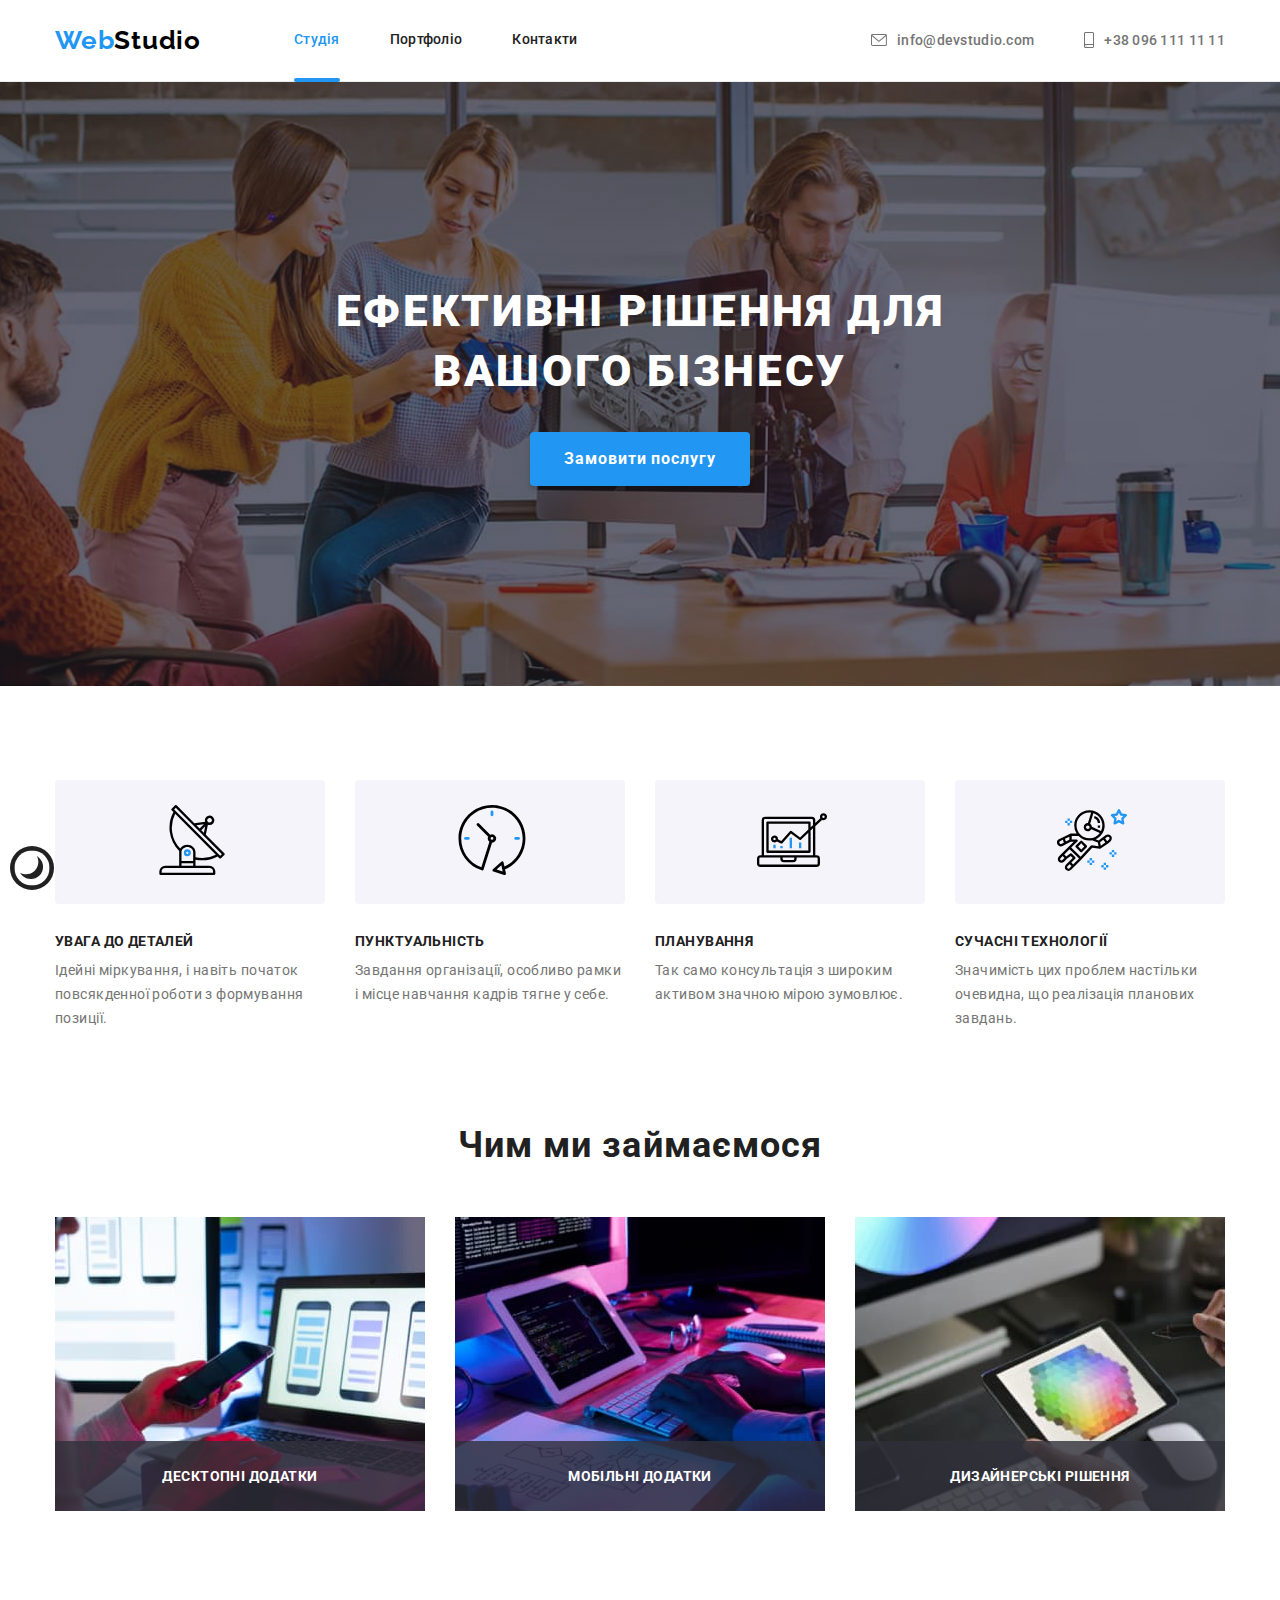
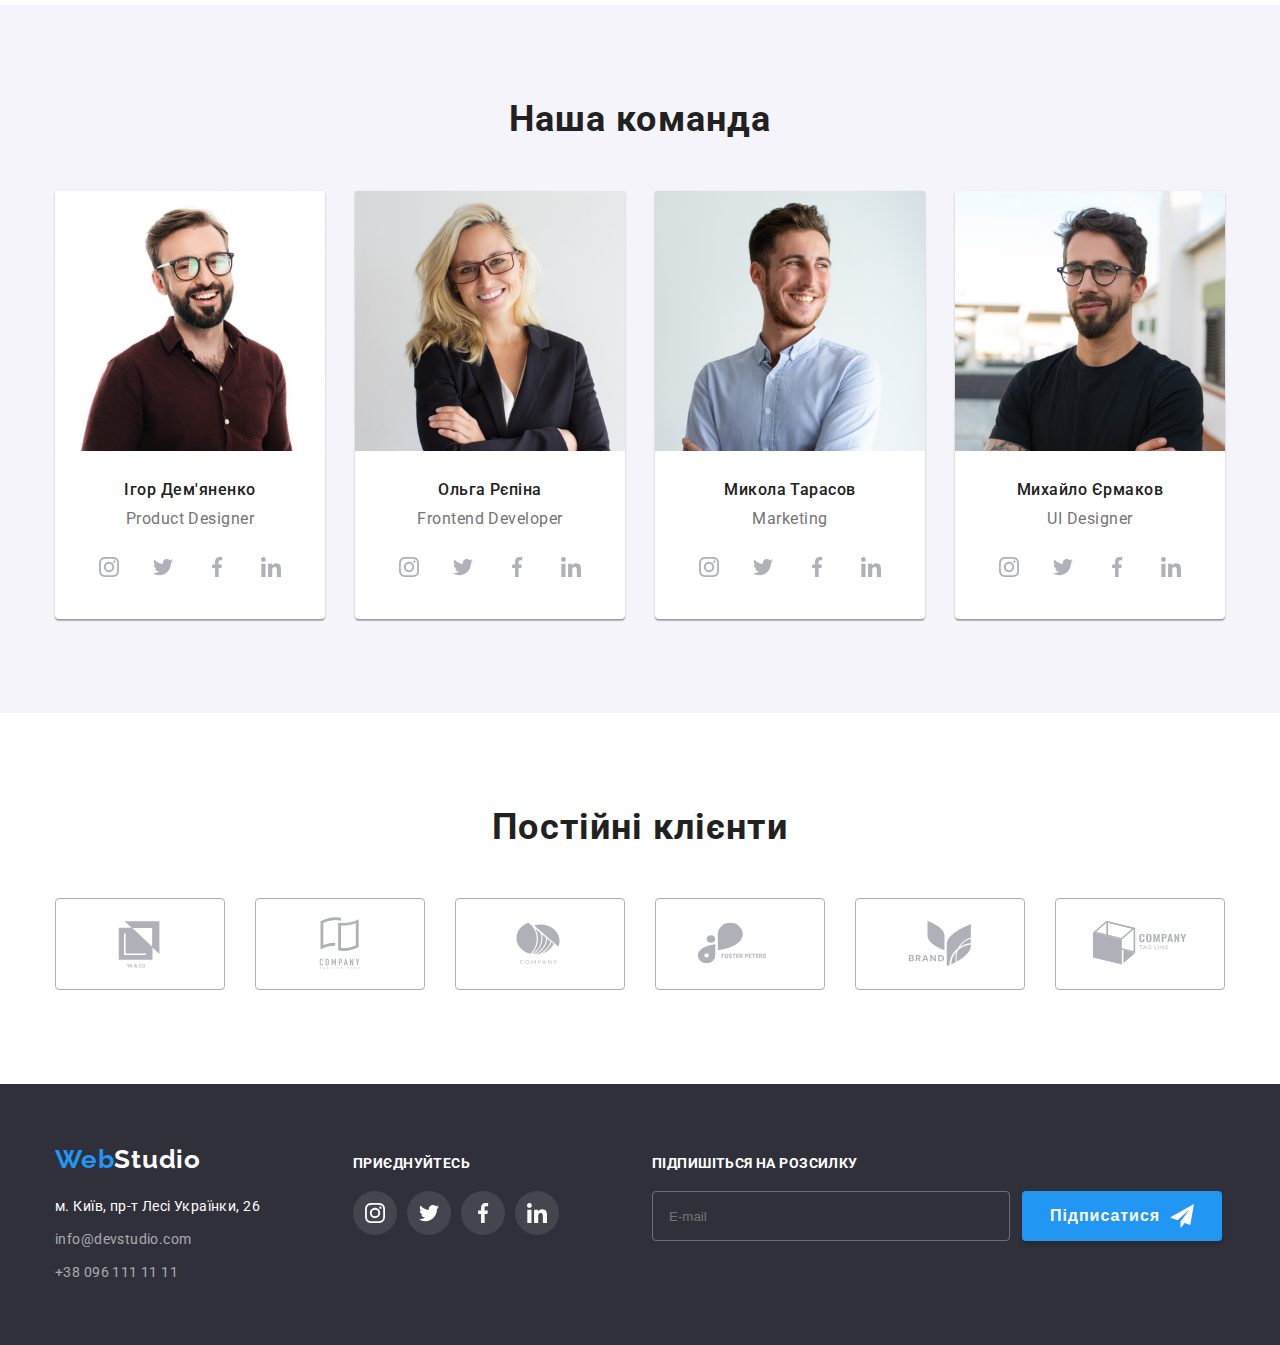
==== commit 44c3bfa7: "hw-07" ====
--- a/index.html
+++ b/index.html
@@ -87,7 +87,7 @@
 					<ul class="advances__list list">
 						<li class="advances__item">
 							<div class="advances__icon-bg">
-								<svg class="advances-icon" width="70px" height="70px">
+								<svg class="advances__icon" width="70px" height="70px">
 									<use href="./images/icons.svg#icon-antenna-1"></use>
 								</svg>
 							</div>
--- a/css/main.min.css
+++ b/css/main.min.css
@@ -1 +1 @@
-:root{--primary-text-color: #757575;--gray-color: #afb1b8;--secondary-text-color: #212121;--background-body-color: #ffffff;--white-color: #ffffff;--black-color: #000000;--background-team-color: #f5f4fa;--background-hero-color: #2f303a;--accent-color: #2196f3;--button-active-color: #188ce8;--footer-mail-tel-color: rgba(255, 255, 255, 0.6);--header-line-color: #ececec;--logo-item-color: black;--logo-item-color-inverse: white;--advances-icon-color: black;--portfolio-card-border-color: #eeeeee;--modal-forms-border-color: rgba(33, 33, 33, 0.2);--current-theme: url(../images/dark-theme.svg)}:root[data-theme=dark]{--primary-text-color: #757575;--gray-color: #6e6e70;--secondary-text-color: #ffffff;--background-body-color: #212121;--white-color: #ffffff;--black-color: #000000;--background-team-color: #181818;--background-hero-color: #161616;--accent-color: #2196f3;--button-active-color: #188ce8;--footer-mail-tel-color: rgba(255, 255, 255, 0.6);--header-line-color: #161616;--logo-item-color: white;--logo-item-color-inverse: white;--advances-icon-color: #757575;--portfolio-card-border-color: #181818;--modal-forms-border-color: rgba(255, 255, 255, 0.2);--current-theme: url(../images/light-theme.svg)}.visually-hidden{position:absolute;white-space:nowrap;width:1px;height:1px;overflow:hidden;border:0;padding:0;clip:rect(0 0 0 0);-webkit-clip-path:inset(50%);clip-path:inset(50%);margin:-1px}p,h1,h2,h3,h4,h5{margin:0}ul,ol{margin:0;padding-left:0}button{cursor:pointer}body{font-family:"Roboto",sans-serif;color:var(--secondary-text-color);background-color:var(--background-body-color)}img{display:block;max-width:100%;height:auto}*{margin:0;padding:0;list-style:none;box-sizing:border-box}.list{list-style:none}.section{padding:94px 0px}.container{width:1200px;margin-left:auto;margin-right:auto;padding:0px 15px}.link{text-decoration:none;transition:color 250ms cubic-bezier(0.4, 0, 0.2, 1)}.link:hover,.link:focus{color:var(--accent-color)}.logo{font-family:"Raleway",sans-serif;font-style:normal;font-weight:700;font-size:26px;line-height:1.19;letter-spacing:.03em;color:var(--accent-color);padding:25px 0px}.logo .logo__item{color:var(--logo-item-color)}.logo--inverse{padding:0}.logo--inverse .logo__item--inverse{color:var(--logo-item-inverse-color)}.title{font-weight:700;font-size:36px;line-height:1.16;text-align:center;letter-spacing:.03em;color:var(--secondary-text-color);margin-bottom:50px}.contact-mail,.contact-tel{font-weight:400}.contact-mail:hover,.contact-mail:focus,.contact-tel:hover,.contact-tel:focus{color:var(--accent-color)}.contact-mail--header,.contact-tel--header{font-weight:500;font-size:14px;line-height:16px;letter-spacing:.02em;color:var(--primary-text-color);padding:32px 0px;display:flex;align-items:center}.contact-mail--header .mail__icon,.contact-tel--header .mail__icon{fill:currentColor;margin-right:10px}.contact-mail--header .tel__icon,.contact-tel--header .tel__icon{fill:currentColor;margin-right:10px}.contact-mail--footer,.contact-tel--footer{font-weight:400;font-size:14px;line-height:1.71;letter-spacing:.03em;color:var(--footer-mail-tel-color)}.soc{display:flex;justify-content:center;gap:10px}.soc .soc__item{width:44px;height:44px}.soc .soc__link{width:100%;height:100%;border-radius:50%;display:flex;align-items:center;justify-content:center}.soc .soc__link:hover,.soc .soc__link:focus{background-color:var(--accent-color)}.team__soc{display:flex;justify-content:center;gap:10px}.team__soc .soc__link{transition:background-color 250ms cubic-bezier(0.4, 0, 0.2, 1)}.team__soc .soc__link:hover .soc__icon,.team__soc .soc__link:focus .soc__icon{fill:#fff}.team__soc .soc__icon{fill:var(--gray-color);transition:fill 250ms cubic-bezier(0.4, 0, 0.2, 1)}.soc__title{font-weight:700;font-size:14px;line-height:16px;letter-spacing:.03em;text-transform:uppercase;color:var(--white-color);margin-bottom:20px}.footer__soc .soc__list{display:flex;justify-content:center;gap:10px}.footer__soc .soc__link{background-color:rgba(255,255,255,.1);transition:background-color 250ms cubic-bezier(0.4, 0, 0.2, 1)}.footer__soc .soc__icon{fill:var(--white-color)}.header{border-bottom:1px solid var(--header-line-color)}.header__container{display:flex;justify-content:space-between}.header__navigation{display:flex;align-items:center}.header__list{display:flex;gap:50px;align-items:center;margin-left:93px}.header__item{display:flex}.header__contacts{display:flex;gap:50px;align-items:center}.header__link{font-weight:500;font-size:14px;line-height:1.14;letter-spacing:.02em;color:var(--wh);padding:32px 0px}.header__link--current{position:relative;color:var(--accent-color)}.header__link--current::after{position:absolute;display:block;content:"";width:100%;height:4px;bottom:-2px;background-color:var(--accent-color);border-radius:2px}.hero{background-color:#c4c4c4;color:var(--white-color);background-image:linear-gradient(rgba(47, 48, 58, 0.4), rgba(47, 48, 58, 0.4)),url(../images/background.jpg);background-repeat:no-repeat;background-position:center;background-size:cover;font-weight:900;font-size:44px;line-height:1.36;text-align:center;letter-spacing:.06em;text-transform:uppercase;padding:200px 0px;max-width:1600px;margin-left:auto;margin-right:auto}.hero__container{width:696px;margin-right:auto;margin-left:auto}.hero__title{font-weight:900;font-size:44px;line-height:1.36;text-align:center;letter-spacing:.06em;text-transform:uppercase;color:var(--white-color);text-align:center}.hero__btn{background-color:var(--accent-color);box-shadow:0px 4px 4px rgba(0,0,0,.15);border-radius:4px;border-color:rgba(0,0,0,0);cursor:pointer;padding:10px 32px;font-family:"Roboto";font-style:normal;font-weight:700;font-size:16px;line-height:1.87;text-align:center;letter-spacing:.06em;color:var(--white-color);margin-top:30px;transition:background-color 250ms cubic-bezier(0.4, 0, 0.2, 1),box-shadow 250ms cubic-bezier(0.4, 0, 0.2, 1)}.hero__btn:hover,.hero__btn:focus{background-color:var(--button-active-color);box-shadow:0px 4px 4px rgba(0,0,0,.15)}.advances__list{display:flex;justify-content:center;gap:30px}.advances__item{width:270px}.advances__title{font-weight:700;font-size:14px;line-height:1.14;letter-spacing:.03em;text-transform:uppercase;color:var(--secondary-text-color);margin-bottom:10px}.advances__paragraph{font-size:14px;line-height:1.71;letter-spacing:.03em;color:var(--primary-text-color)}.advances__icon-bg{background-color:var(--background-team-color);padding:25px 102px;margin-bottom:30px;border-radius:4px}.specification{padding-top:0}.specification__list{display:flex;justify-content:center;gap:30px}.specification__thumb{position:absolute;left:0;bottom:0;width:100%;height:70px;background-color:rgba(47,48,58,.8);display:flex;justify-content:center;align-items:center}.specification__thumb{font-weight:700;font-size:14px;line-height:16px;text-align:center;letter-spacing:.03em;text-transform:uppercase;color:#fff}.specification__item{position:relative}.team{background:var(--background-team-color)}.team__list{display:flex;gap:30px}.team__item{background:var(--background-body-color);box-shadow:0px 1px 3px rgba(0,0,0,.12),0px 1px 1px rgba(0,0,0,.14),0px 2px 1px rgba(0,0,0,.2);border-radius:0px 0px 4px 4px}.team__content{padding:30px 0px}.team__member{font-weight:500;font-size:16px;line-height:1.18;text-align:center;letter-spacing:.03em;color:var(--secondary-text-color);margin-bottom:10px}.team__text{font-weight:400;font-size:16px;line-height:1.18;text-align:center;letter-spacing:.03em;color:var(--primary-text-color);margin-bottom:16px}.clients__list{display:flex;justify-content:center;gap:30px}.clients__link{width:170px;height:92px;border:1px solid var(--gray-color);border-radius:4px;display:flex;align-items:center;justify-content:center;transition:border-color 250ms cubic-bezier(0.4, 0, 0.2, 1)}.clients__link:hover,.clients__link:focus{border-color:var(--accent-color)}.clients__link:hover .clients__icon,.clients__link:focus .clients__icon{fill:var(--accent-color)}.clients__icon{fill:var(--gray-color);transition:fill 250ms cubic-bezier(0.4, 0, 0.2, 1)}.filters__list{display:flex;justify-content:center;gap:8px;margin-bottom:50px}.filter__btn{font-family:"Roboto";font-style:normal;background-color:var(--background-team-color);color:var(--secondary-text-color);border-radius:4px;border-color:rgba(0,0,0,0);cursor:pointer;font-weight:500;font-size:16px;line-height:1.62;text-align:center;letter-spacing:.03em;padding:6px 22px;transition:background-color 250ms cubic-bezier(0.4, 0, 0.2, 1),box-shadow 250ms cubic-bezier(0.4, 0, 0.2, 1),color 250ms cubic-bezier(0.4, 0, 0.2, 1)}.filter__btn:hover,.filter__btn:focus{background-color:var(--accent-color);color:var(--white-color);box-shadow:0px 3px 1px rgba(0,0,0,.1),0px 1px 2px rgba(0,0,0,.08),0px 2px 2px rgba(0,0,0,.12);border-radius:4px;font-weight:500;font-size:16px;line-height:1.62;text-align:center;letter-spacing:.03em}.portfolio__list{display:flex;flex-wrap:wrap;margin-left:-30px;margin-top:-30px}.portfolio__link{background:var(--background-body-color);flex-basis:calc(33.3333333333% - 30px);margin-left:30px;margin-top:30px;text-decoration:none;display:block;transition:box-shadow 250ms cubic-bezier(0.4, 0, 0.2, 1)}.portfolio__link:hover,.portfolio__link:focus{box-shadow:0px 1px 1px rgba(0,0,0,.12),0px 4px 4px rgba(0,0,0,.06),1px 4px 6px rgba(0,0,0,.16)}.portfolio__link:hover .thumb__content,.portfolio__link:focus .thumb__content{transform:translateY(0px)}.portfolio__thumb{overflow:hidden;position:relative}.thumb__content{position:absolute;content:"";padding:64px 24px;width:100%;background-color:rgba(33,150,243,.9);font-weight:400;font-size:18px;line-height:28px;letter-spacing:.03em;color:var(--white-color);transform:translateY(300px);transition:transform 250ms cubic-bezier(0.4, 0, 0.2, 1)}.portfolio__title{font-weight:700;font-size:18px;line-height:2;letter-spacing:.06em;color:var(--secondary-text-color);margin-bottom:4px}.portfolio__text{font-weight:400;font-size:16px;line-height:1.87;letter-spacing:.03em;color:var(--primary-text-color)}.card__content{padding:24px;border-left:1px solid var(--portfolio-card-border-color);border-right:1px solid var(--portfolio-card-border-color);border-bottom:1px solid var(--portfolio-card-border-color)}.footer{background-color:var(--background-hero-color);padding:60px 0px}.footer__container{display:flex;gap:93px;align-items:baseline}.address{font-style:normal;margin-top:20px}.footer__address{font-size:14px;line-height:1.71;letter-spacing:.03em;color:var(--white-color)}.footer__item:not(:first-child){margin-top:9px}.forms__title{font-weight:700;font-size:14px;line-height:16px;letter-spacing:.03em;text-transform:uppercase;color:#fff;margin-bottom:20px}.footer__form{display:flex;gap:12px}.form__email-input{width:358px;padding:15px 16px;border:1px solid rgba(255,255,255,.3);border-radius:4px;background-color:rgba(0,0,0,0);color:rgba(255,255,255,.6);transition:border-color 250ms cubic-bezier(0.4, 0, 0.2, 1)}.form__email-input:focus{border-color:var(--accent-color);outline:none}.form__subscribe-btn{width:200px;height:50px;background:var(--accent-color);box-shadow:0px 4px 4px rgba(0,0,0,.15);border-color:rgba(0,0,0,0);border-radius:4px;font-weight:700;font-size:16px;line-height:30px;text-align:center;letter-spacing:.06em;color:#fff;display:flex;justify-content:center;align-items:center;gap:10px;transition:background-color 250ms cubic-bezier(0.4, 0, 0.2, 1)}.form__subscribe-btn:hover,.form__subscribe-btn:focus{background-color:var(--button-active-color)}.subscribe-btn__icon-send{width:24px;height:24px;fill:#fff}.backdrop{position:fixed;top:0;left:0;width:100%;height:100%;background-color:rgba(0,0,0,.2);transition:opacity 250ms cubic-bezier(0.4, 0, 0.2, 1),visibility 250ms cubic-bezier(0.4, 0, 0.2, 1);opacity:1;visibility:visible}.backdrop.is-hidden{opacity:0;pointer-events:none;visibility:hidden}.backdrop.is-hidden .modal{transform:translate(-50%, -50%) scale(0.5)}.modal{position:absolute;top:50%;left:50%;width:528px;min-height:581px;padding:40px 40px;border-radius:4px;background-color:var(--background-body-color);box-shadow:0px 1px 3px rgba(0,0,0,.12),0px 1px 1px rgba(0,0,0,.14),0px 2px 1px rgba(0,0,0,.2);transition:transform 250ms cubic-bezier(0.4, 0, 0.2, 1);transform:translate(-50%, -50%) scale(1)}.modal__close-btn{position:absolute;top:8px;right:8px;width:30px;height:30px;border-radius:50%;background-color:rgba(0,0,0,0);border:1px solid rgba(0,0,0,.1)}.modal__close-btn:hover .close-btn__close-icon,.modal__close-btn:focus .close-btn__close-icon{fill:var(--accent-color)}.close-btn__close-icon{position:absolute;top:50%;left:50%;transform:translate(-50%, -50%);width:11px;height:11px;fill:var(--secondary-text-color);transition:fill 250ms cubic-bezier(0.4, 0, 0.2, 1)}.modal__title{font-weight:700;font-size:20px;line-height:23px;text-align:center;letter-spacing:.03em;color:var(--secondary-text-color);margin-bottom:12px}.form__field{position:relative;margin-bottom:10px;height:58px}.form__field-comment{height:138px}.form__field-checkbox{display:flex;justify-content:center;align-items:center;margin-top:20px}.form__label{font-weight:400;font-size:12px;line-height:14px;letter-spacing:.01em;color:var(--gray-color)}.modal__form{border:1px solid var(--modal-forms-border-color);background-color:rgba(0,0,0,0);border-radius:4px;width:100%;height:40px;padding:14px 30px;padding-left:40px;font-weight:400;font-size:14px;line-height:14px;letter-spacing:.01em;margin-top:4px;transition:border-color 250ms cubic-bezier(0.4, 0, 0.2, 1)}.modal__form:focus{border-color:var(--accent-color);outline:none}.modal__form:focus+.form__icon{fill:var(--accent-color)}.form__icon{position:absolute;display:inline-block;width:18px;height:18px;top:34px;left:12px;fill:var(--secondary-text-color);transition:fill 250ms cubic-bezier(0.4, 0, 0.2, 1);transition:border-color 250ms cubic-bezier(0.4, 0, 0.2, 1)}.modal__comment{resize:none;display:block;width:100%;height:120px;border-radius:4px;padding:12px 16px;margin-bottom:0}.modal__comment::-moz-placeholder{font-weight:400;font-size:12px;line-height:14px;letter-spacing:.01em;color:rgba(117,117,117,.5)}.modal__comment:-ms-input-placeholder{font-weight:400;font-size:12px;line-height:14px;letter-spacing:.01em;color:rgba(117,117,117,.5)}.modal__comment::placeholder{font-weight:400;font-size:12px;line-height:14px;letter-spacing:.01em;color:rgba(117,117,117,.5)}.modal__checkbox{-webkit-appearance:none;-moz-appearance:none;appearance:none;position:absolute}.modal__checkbox:checked+.custom-checkbox{background-color:var(--accent-color);border-color:rgba(0,0,0,0);background-image:url(../images/mark.svg);background-size:contain;background-origin:border-box}.modal__checkbox:focus+.custom-checkbox{border-color:var(--accent-color)}.checkbox__label{display:flex;align-items:center;position:relative;font-weight:400;font-size:14px;line-height:24px;letter-spacing:.03em;color:var(--gray-color)}.custom-checkbox{display:inline-block;width:16px;height:16px;border:2px solid var(--secondary-text-color);border-radius:2px;background-color:rgba(0,0,0,0);margin-right:7px;transition:background-color 250ms cubic-bezier(0.4, 0, 0.2, 1)}.license-link{color:var(--accent-color)}.modal__submit-btn{background:var(--accent-color);box-shadow:0px 4px 4px rgba(0,0,0,.15);border-radius:4px;border-color:rgba(0,0,0,0);font-weight:700;font-size:16px;line-height:30px;text-align:center;letter-spacing:.06em;color:#fff;padding:10px 52px;width:200px;height:50px;margin-top:30px;display:block;margin-left:auto;margin-right:auto;transition:background-color 250ms cubic-bezier(0.4, 0, 0.2, 1)}.modal__submit-btn:hover,.modal__submit-btn:focus{background-color:#188ce8}.switch-theme{position:fixed;bottom:10px;left:10px}.switch-theme-slider{position:absolute;visibility:hidden}.custom-switch-theme{display:block;width:44px;height:44px;border-radius:22px;background-color:var(--secondary-text-color);transition:background-color 250ms cubic-bezier(0.4, 0, 0.2, 1)}.custom-switch-theme::after{content:"";display:block;position:relative;top:50%;transform:translateY(-50%) scale(0.8);width:44px;height:44px;border-radius:50%;background-image:var(--current-theme);background-size:80%;background-position:center;background-repeat:no-repeat;background-color:var(--background-body-color);transition:background-color 250ms cubic-bezier(0.4, 0, 0.2, 1)}.switch-theme-slider:checked+.custom-switch-theme::after{background-image:var(--current-theme);background-color:var(--background-body-color)}.switch-theme-slider:checked+.custom-switch-theme{background-color:var(--secondary-text-color)}/*# sourceMappingURL=main.min.css.map */+:root{--primary-text-color: #757575;--gray-color: #afb1b8;--secondary-text-color: #212121;--background-body-color: #ffffff;--white-color: #ffffff;--black-color: #000000;--background-team-color: #f5f4fa;--background-hero-color: #2f303a;--accent-color: #2196f3;--button-active-color: #188ce8;--footer-mail-tel-color: rgba(255, 255, 255, 0.6);--header-line-color: #ececec;--logo-item-color: black;--logo-item-inverse-color: white;--advances-icon-color: black;--portfolio-card-border-color: #eeeeee;--modal-forms-border-color: rgba(33, 33, 33, 0.2);--current-theme: url(../images/dark-theme.svg)}:root[data-theme=dark]{--primary-text-color: #757575;--gray-color: #6e6e70;--secondary-text-color: #ffffff;--background-body-color: #212121;--white-color: #ffffff;--black-color: #000000;--background-team-color: #181818;--background-hero-color: #161616;--accent-color: #2196f3;--button-active-color: #188ce8;--footer-mail-tel-color: rgba(255, 255, 255, 0.6);--header-line-color: #161616;--logo-item-color: white;--logo-item-inverse-color: white;--advances-icon-color: #757575;--portfolio-card-border-color: #181818;--modal-forms-border-color: rgba(255, 255, 255, 0.2);--current-theme: url(../images/light-theme.svg)}.visually-hidden{position:absolute;white-space:nowrap;width:1px;height:1px;overflow:hidden;border:0;padding:0;clip:rect(0 0 0 0);-webkit-clip-path:inset(50%);clip-path:inset(50%);margin:-1px}p,h1,h2,h3,h4,h5{margin:0}ul,ol{margin:0;padding-left:0}button{cursor:pointer}body{font-family:"Roboto",sans-serif;color:var(--secondary-text-color);background-color:var(--background-body-color);transition:background-color 250ms cubic-bezier(0.4, 0, 0.2, 1)}img{display:block;max-width:100%;height:auto}*{margin:0;padding:0;list-style:none;box-sizing:border-box}.list{list-style:none}.section{padding:94px 0px}.container{width:1200px;margin-left:auto;margin-right:auto;padding:0px 15px}.link{text-decoration:none;transition:color 250ms cubic-bezier(0.4, 0, 0.2, 1)}.link:hover,.link:focus{color:var(--accent-color)}.logo{font-family:"Raleway",sans-serif;font-style:normal;font-weight:700;font-size:26px;line-height:1.19;letter-spacing:.03em;color:var(--accent-color);padding:25px 0px;transition:color 250ms cubic-bezier(0.4, 0, 0.2, 1)}.logo .logo__item{color:var(--logo-item-color);transition:color 250ms cubic-bezier(0.4, 0, 0.2, 1)}.logo--inverse{padding:0}.logo--inverse .logo__item--inverse{color:var(--logo-item-inverse-color)}.title{font-weight:700;font-size:36px;line-height:1.16;text-align:center;letter-spacing:.03em;color:var(--secondary-text-color);margin-bottom:50px;transition:color 250ms cubic-bezier(0.4, 0, 0.2, 1)}.contact-mail,.contact-tel{font-weight:400}.contact-mail:hover,.contact-mail:focus,.contact-tel:hover,.contact-tel:focus{color:var(--accent-color)}.contact-mail--header,.contact-tel--header{font-weight:500;font-size:14px;line-height:16px;letter-spacing:.02em;color:var(--primary-text-color);padding:32px 0px;display:flex;align-items:center}.contact-mail--header .mail__icon,.contact-tel--header .mail__icon{fill:currentColor;margin-right:10px}.contact-mail--header .tel__icon,.contact-tel--header .tel__icon{fill:currentColor;margin-right:10px}.contact-mail--footer,.contact-tel--footer{font-weight:400;font-size:14px;line-height:1.71;letter-spacing:.03em;color:var(--footer-mail-tel-color)}.soc{display:flex;justify-content:center;gap:10px}.soc .soc__item{width:44px;height:44px}.soc .soc__link{width:100%;height:100%;border-radius:50%;display:flex;align-items:center;justify-content:center}.soc .soc__link:hover,.soc .soc__link:focus{background-color:var(--accent-color)}.team__soc{display:flex;justify-content:center;gap:10px}.team__soc .soc__link{transition:background-color 250ms cubic-bezier(0.4, 0, 0.2, 1)}.team__soc .soc__link:hover .soc__icon,.team__soc .soc__link:focus .soc__icon{fill:#fff}.team__soc .soc__icon{fill:var(--gray-color);transition:fill 250ms cubic-bezier(0.4, 0, 0.2, 1)}.soc__title{font-weight:700;font-size:14px;line-height:16px;letter-spacing:.03em;text-transform:uppercase;color:var(--white-color);margin-bottom:20px}.footer__soc .soc__list{display:flex;justify-content:center;gap:10px}.footer__soc .soc__link{background-color:rgba(255,255,255,.1);transition:background-color 250ms cubic-bezier(0.4, 0, 0.2, 1)}.footer__soc .soc__icon{fill:var(--white-color)}.header{border-bottom:1px solid var(--header-line-color);transition:color 250ms cubic-bezier(0.4, 0, 0.2, 1),border-color 250ms cubic-bezier(0.4, 0, 0.2, 1)}.header__container{display:flex;justify-content:space-between}.header__navigation{display:flex;align-items:center}.header__list{display:flex;gap:50px;align-items:center;margin-left:93px}.header__item{display:flex}.header__contacts{display:flex;gap:50px;align-items:center}.header__link{font-weight:500;font-size:14px;line-height:1.14;letter-spacing:.02em;color:var(--secondary-text-color);padding:32px 0px}.header__link--current{position:relative;color:var(--accent-color)}.header__link--current::after{position:absolute;display:block;content:"";width:100%;height:4px;bottom:-2px;background-color:var(--accent-color);border-radius:2px}.hero{background-color:#c4c4c4;color:var(--white-color);background-image:linear-gradient(rgba(47, 48, 58, 0.4), rgba(47, 48, 58, 0.4)),url(../images/background.jpg);background-repeat:no-repeat;background-position:center;background-size:cover;font-weight:900;font-size:44px;line-height:1.36;text-align:center;letter-spacing:.06em;text-transform:uppercase;padding:200px 0px;max-width:1600px;margin-left:auto;margin-right:auto}.hero__container{width:696px;margin-right:auto;margin-left:auto}.hero__title{font-weight:900;font-size:44px;line-height:1.36;text-align:center;letter-spacing:.06em;text-transform:uppercase;color:var(--white-color);text-align:center}.hero__btn{background-color:var(--accent-color);box-shadow:0px 4px 4px rgba(0,0,0,.15);border-radius:4px;border-color:rgba(0,0,0,0);cursor:pointer;padding:10px 32px;font-family:"Roboto";font-style:normal;font-weight:700;font-size:16px;line-height:1.87;text-align:center;letter-spacing:.06em;color:var(--white-color);margin-top:30px;transition:background-color 250ms cubic-bezier(0.4, 0, 0.2, 1),box-shadow 250ms cubic-bezier(0.4, 0, 0.2, 1)}.hero__btn:hover,.hero__btn:focus{background-color:var(--button-active-color);box-shadow:0px 4px 4px rgba(0,0,0,.15)}.advances__list{display:flex;justify-content:center;gap:30px}.advances__item{width:270px}.advances__title{font-weight:700;font-size:14px;line-height:1.14;letter-spacing:.03em;text-transform:uppercase;color:var(--secondary-text-color);margin-bottom:10px;transition:color 250ms cubic-bezier(0.4, 0, 0.2, 1)}.advances__paragraph{font-size:14px;line-height:1.71;letter-spacing:.03em;color:var(--primary-text-color)}.advances__icon-bg{background-color:var(--background-team-color);padding:25px 102px;margin-bottom:30px;border-radius:4px;transition:background-color 250ms cubic-bezier(0.4, 0, 0.2, 1)}.advances__icon{fill:var(--advances-icon-color);transition:fill 250ms cubic-bezier(0.4, 0, 0.2, 1)}.specification{padding-top:0}.specification__list{display:flex;justify-content:center;gap:30px}.specification__thumb{position:absolute;left:0;bottom:0;width:100%;height:70px;background-color:rgba(47,48,58,.8);display:flex;justify-content:center;align-items:center}.specification__thumb{font-weight:700;font-size:14px;line-height:16px;text-align:center;letter-spacing:.03em;text-transform:uppercase;color:#fff}.specification__item{position:relative}.team{background:var(--background-team-color);transition:background-color 250ms cubic-bezier(0.4, 0, 0.2, 1)}.team__list{display:flex;gap:30px}.team__item{background:var(--background-body-color);box-shadow:0px 1px 3px rgba(0,0,0,.12),0px 1px 1px rgba(0,0,0,.14),0px 2px 1px rgba(0,0,0,.2);border-radius:0px 0px 4px 4px;transition:background-color 250ms cubic-bezier(0.4, 0, 0.2, 1)}.team__content{padding:30px 0px}.team__member{font-weight:500;font-size:16px;line-height:1.18;text-align:center;letter-spacing:.03em;color:var(--secondary-text-color);margin-bottom:10px;transition:color 250ms cubic-bezier(0.4, 0, 0.2, 1)}.team__text{font-weight:400;font-size:16px;line-height:1.18;text-align:center;letter-spacing:.03em;color:var(--primary-text-color);margin-bottom:16px}.clients__list{display:flex;justify-content:center;gap:30px}.clients__link{width:170px;height:92px;border:1px solid var(--gray-color);border-radius:4px;display:flex;align-items:center;justify-content:center;transition:border-color 250ms cubic-bezier(0.4, 0, 0.2, 1)}.clients__link:hover,.clients__link:focus{border-color:var(--accent-color)}.clients__link:hover .clients__icon,.clients__link:focus .clients__icon{fill:var(--accent-color)}.clients__icon{fill:var(--gray-color);transition:fill 250ms cubic-bezier(0.4, 0, 0.2, 1)}.filters__list{display:flex;justify-content:center;gap:8px;margin-bottom:50px}.filter__btn{font-family:"Roboto";font-style:normal;background-color:var(--background-team-color);color:var(--secondary-text-color);border-radius:4px;border-color:rgba(0,0,0,0);cursor:pointer;font-weight:500;font-size:16px;line-height:1.62;text-align:center;letter-spacing:.03em;padding:6px 22px;transition:background-color 250ms cubic-bezier(0.4, 0, 0.2, 1),box-shadow 250ms cubic-bezier(0.4, 0, 0.2, 1),color 250ms cubic-bezier(0.4, 0, 0.2, 1)}.filter__btn:hover,.filter__btn:focus{background-color:var(--accent-color);color:var(--white-color);box-shadow:0px 3px 1px rgba(0,0,0,.1),0px 1px 2px rgba(0,0,0,.08),0px 2px 2px rgba(0,0,0,.12);border-radius:4px;font-weight:500;font-size:16px;line-height:1.62;text-align:center;letter-spacing:.03em}.portfolio__list{display:flex;flex-wrap:wrap;margin-left:-30px;margin-top:-30px}.portfolio__link{background:var(--background-body-color);flex-basis:calc(33.3333333333% - 30px);margin-left:30px;margin-top:30px;text-decoration:none;display:block;transition:box-shadow 250ms cubic-bezier(0.4, 0, 0.2, 1),background-color 250ms cubic-bezier(0.4, 0, 0.2, 1)}.portfolio__link:hover,.portfolio__link:focus{box-shadow:0px 1px 1px rgba(0,0,0,.12),0px 4px 4px rgba(0,0,0,.06),1px 4px 6px rgba(0,0,0,.16)}.portfolio__link:hover .thumb__content,.portfolio__link:focus .thumb__content{transform:translateY(0px)}.portfolio__thumb{overflow:hidden;position:relative}.thumb__content{position:absolute;content:"";padding:64px 24px;width:100%;background-color:rgba(33,150,243,.9);font-weight:400;font-size:18px;line-height:28px;letter-spacing:.03em;color:var(--white-color);transform:translateY(300px);transition:transform 250ms cubic-bezier(0.4, 0, 0.2, 1)}.portfolio__title{font-weight:700;font-size:18px;line-height:2;letter-spacing:.06em;color:var(--secondary-text-color);margin-bottom:4px;transition:color 250ms cubic-bezier(0.4, 0, 0.2, 1)}.portfolio__text{font-weight:400;font-size:16px;line-height:1.87;letter-spacing:.03em;color:var(--primary-text-color)}.card__content{padding:24px;transition:border-color 250ms cubic-bezier(0.4, 0, 0.2, 1);border-left:1px solid var(--portfolio-card-border-color);border-right:1px solid var(--portfolio-card-border-color);border-bottom:1px solid var(--portfolio-card-border-color)}.footer{background-color:var(--background-hero-color);padding:60px 0px;transition:background-color 250ms cubic-bezier(0.4, 0, 0.2, 1)}.footer__container{display:flex;gap:93px;align-items:baseline}.address{font-style:normal;margin-top:20px}.footer__address{font-size:14px;line-height:1.71;letter-spacing:.03em;color:var(--white-color)}.footer__item:not(:first-child){margin-top:9px}.forms__title{font-weight:700;font-size:14px;line-height:16px;letter-spacing:.03em;text-transform:uppercase;color:#fff;margin-bottom:20px}.footer__form{display:flex;gap:12px}.form__email-input{width:358px;padding:15px 16px;border:1px solid rgba(255,255,255,.3);border-radius:4px;background-color:rgba(0,0,0,0);color:rgba(255,255,255,.6);transition:border-color 250ms cubic-bezier(0.4, 0, 0.2, 1)}.form__email-input:focus{border-color:var(--accent-color);outline:none}.form__subscribe-btn{width:200px;height:50px;background:var(--accent-color);box-shadow:0px 4px 4px rgba(0,0,0,.15);border-color:rgba(0,0,0,0);border-radius:4px;font-weight:700;font-size:16px;line-height:30px;text-align:center;letter-spacing:.06em;color:#fff;display:flex;justify-content:center;align-items:center;gap:10px;transition:background-color 250ms cubic-bezier(0.4, 0, 0.2, 1)}.form__subscribe-btn:hover,.form__subscribe-btn:focus{background-color:var(--button-active-color)}.subscribe-btn__icon-send{width:24px;height:24px;fill:#fff}.backdrop{position:fixed;top:0;left:0;width:100%;height:100%;background-color:rgba(0,0,0,.2);transition:opacity 250ms cubic-bezier(0.4, 0, 0.2, 1),visibility 250ms cubic-bezier(0.4, 0, 0.2, 1);opacity:1;visibility:visible}.backdrop.is-hidden{opacity:0;pointer-events:none;visibility:hidden}.backdrop.is-hidden .modal{transform:translate(-50%, -50%) scale(0.5)}.modal{position:absolute;top:50%;left:50%;width:528px;min-height:581px;padding:40px 40px;border-radius:4px;background-color:var(--background-body-color);box-shadow:0px 1px 3px rgba(0,0,0,.12),0px 1px 1px rgba(0,0,0,.14),0px 2px 1px rgba(0,0,0,.2);transition:transform 250ms cubic-bezier(0.4, 0, 0.2, 1),background-color 250ms cubic-bezier(0.4, 0, 0.2, 1);transform:translate(-50%, -50%) scale(1)}.modal__close-btn{position:absolute;top:8px;right:8px;width:30px;height:30px;border-radius:50%;background-color:rgba(0,0,0,0);border:1px solid rgba(0,0,0,.1)}.modal__close-btn:hover .close-btn__close-icon,.modal__close-btn:focus .close-btn__close-icon{fill:var(--accent-color)}.close-btn__close-icon{position:absolute;top:50%;left:50%;transform:translate(-50%, -50%);width:11px;height:11px;fill:var(--secondary-text-color);transition:fill 250ms cubic-bezier(0.4, 0, 0.2, 1)}.modal__title{font-weight:700;font-size:20px;line-height:23px;text-align:center;letter-spacing:.03em;color:var(--secondary-text-color);margin-bottom:12px;transition:color 250ms cubic-bezier(0.4, 0, 0.2, 1)}.form__field{position:relative;margin-bottom:10px;height:58px}.form__field-comment{height:138px}.form__field-checkbox{display:flex;justify-content:center;align-items:center;margin-top:20px}.form__label{font-weight:400;font-size:12px;line-height:14px;letter-spacing:.01em;color:var(--gray-color);transition:color 250ms cubic-bezier(0.4, 0, 0.2, 1)}.modal__form{border:1px solid var(--modal-forms-border-color);background-color:rgba(0,0,0,0);border-radius:4px;width:100%;height:40px;padding:14px 30px;padding-left:40px;font-weight:400;font-size:14px;line-height:14px;letter-spacing:.01em;margin-top:4px;transition:border-color 250ms cubic-bezier(0.4, 0, 0.2, 1)}.modal__form:focus{border-color:var(--accent-color);outline:none}.modal__form:focus+.form__icon{fill:var(--accent-color)}.form__icon{position:absolute;display:inline-block;width:18px;height:18px;top:34px;left:12px;fill:var(--secondary-text-color);transition:fill 250ms cubic-bezier(0.4, 0, 0.2, 1),border-color 250ms cubic-bezier(0.4, 0, 0.2, 1)}.modal__comment{resize:none;display:block;width:100%;height:120px;border-radius:4px;padding:12px 16px;margin-bottom:0}.modal__comment::-moz-placeholder{font-weight:400;font-size:12px;line-height:14px;letter-spacing:.01em;color:rgba(117,117,117,.5)}.modal__comment:-ms-input-placeholder{font-weight:400;font-size:12px;line-height:14px;letter-spacing:.01em;color:rgba(117,117,117,.5)}.modal__comment::placeholder{font-weight:400;font-size:12px;line-height:14px;letter-spacing:.01em;color:rgba(117,117,117,.5)}.modal__checkbox{-webkit-appearance:none;-moz-appearance:none;appearance:none;position:absolute}.modal__checkbox:checked+.custom-checkbox{background-color:var(--accent-color);border-color:rgba(0,0,0,0);background-image:url(../images/mark.svg);background-size:contain;background-origin:border-box}.modal__checkbox:focus+.custom-checkbox{border-color:var(--accent-color)}.checkbox__label{display:flex;align-items:center;position:relative;font-weight:400;font-size:14px;line-height:24px;letter-spacing:.03em;color:var(--gray-color);transition:color 250ms cubic-bezier(0.4, 0, 0.2, 1)}.custom-checkbox{display:inline-block;width:16px;height:16px;border:2px solid var(--secondary-text-color);border-radius:2px;background-color:rgba(0,0,0,0);margin-right:7px;transition:background-color 250ms cubic-bezier(0.4, 0, 0.2, 1),border-color 250ms cubic-bezier(0.4, 0, 0.2, 1)}.license-link{color:var(--accent-color)}.modal__submit-btn{background:var(--accent-color);box-shadow:0px 4px 4px rgba(0,0,0,.15);border-radius:4px;border-color:rgba(0,0,0,0);font-weight:700;font-size:16px;line-height:30px;text-align:center;letter-spacing:.06em;color:#fff;padding:10px 52px;width:200px;height:50px;margin-top:30px;display:block;margin-left:auto;margin-right:auto;transition:background-color 250ms cubic-bezier(0.4, 0, 0.2, 1)}.modal__submit-btn:hover,.modal__submit-btn:focus{background-color:#188ce8}.switch-theme{position:fixed;bottom:10px;left:10px}.switch-theme-slider{position:absolute;visibility:hidden}.custom-switch-theme{display:block;width:44px;height:44px;border-radius:22px;background-color:var(--secondary-text-color);transition:background-color 250ms cubic-bezier(0.4, 0, 0.2, 1)}.custom-switch-theme::after{content:"";display:block;position:relative;top:50%;transform:translateY(-50%) scale(0.8);width:44px;height:44px;border-radius:50%;background-image:var(--current-theme);background-size:80%;background-position:center;background-repeat:no-repeat;background-color:var(--background-body-color);transition:background-color 250ms cubic-bezier(0.4, 0, 0.2, 1)}.switch-theme-slider:checked+.custom-switch-theme{background-color:var(--secondary-text-color)}.switch-theme-slider:checked+.custom-switch-theme::after{background-image:var(--current-theme);background-color:var(--background-body-color)}/*# sourceMappingURL=main.min.css.map */